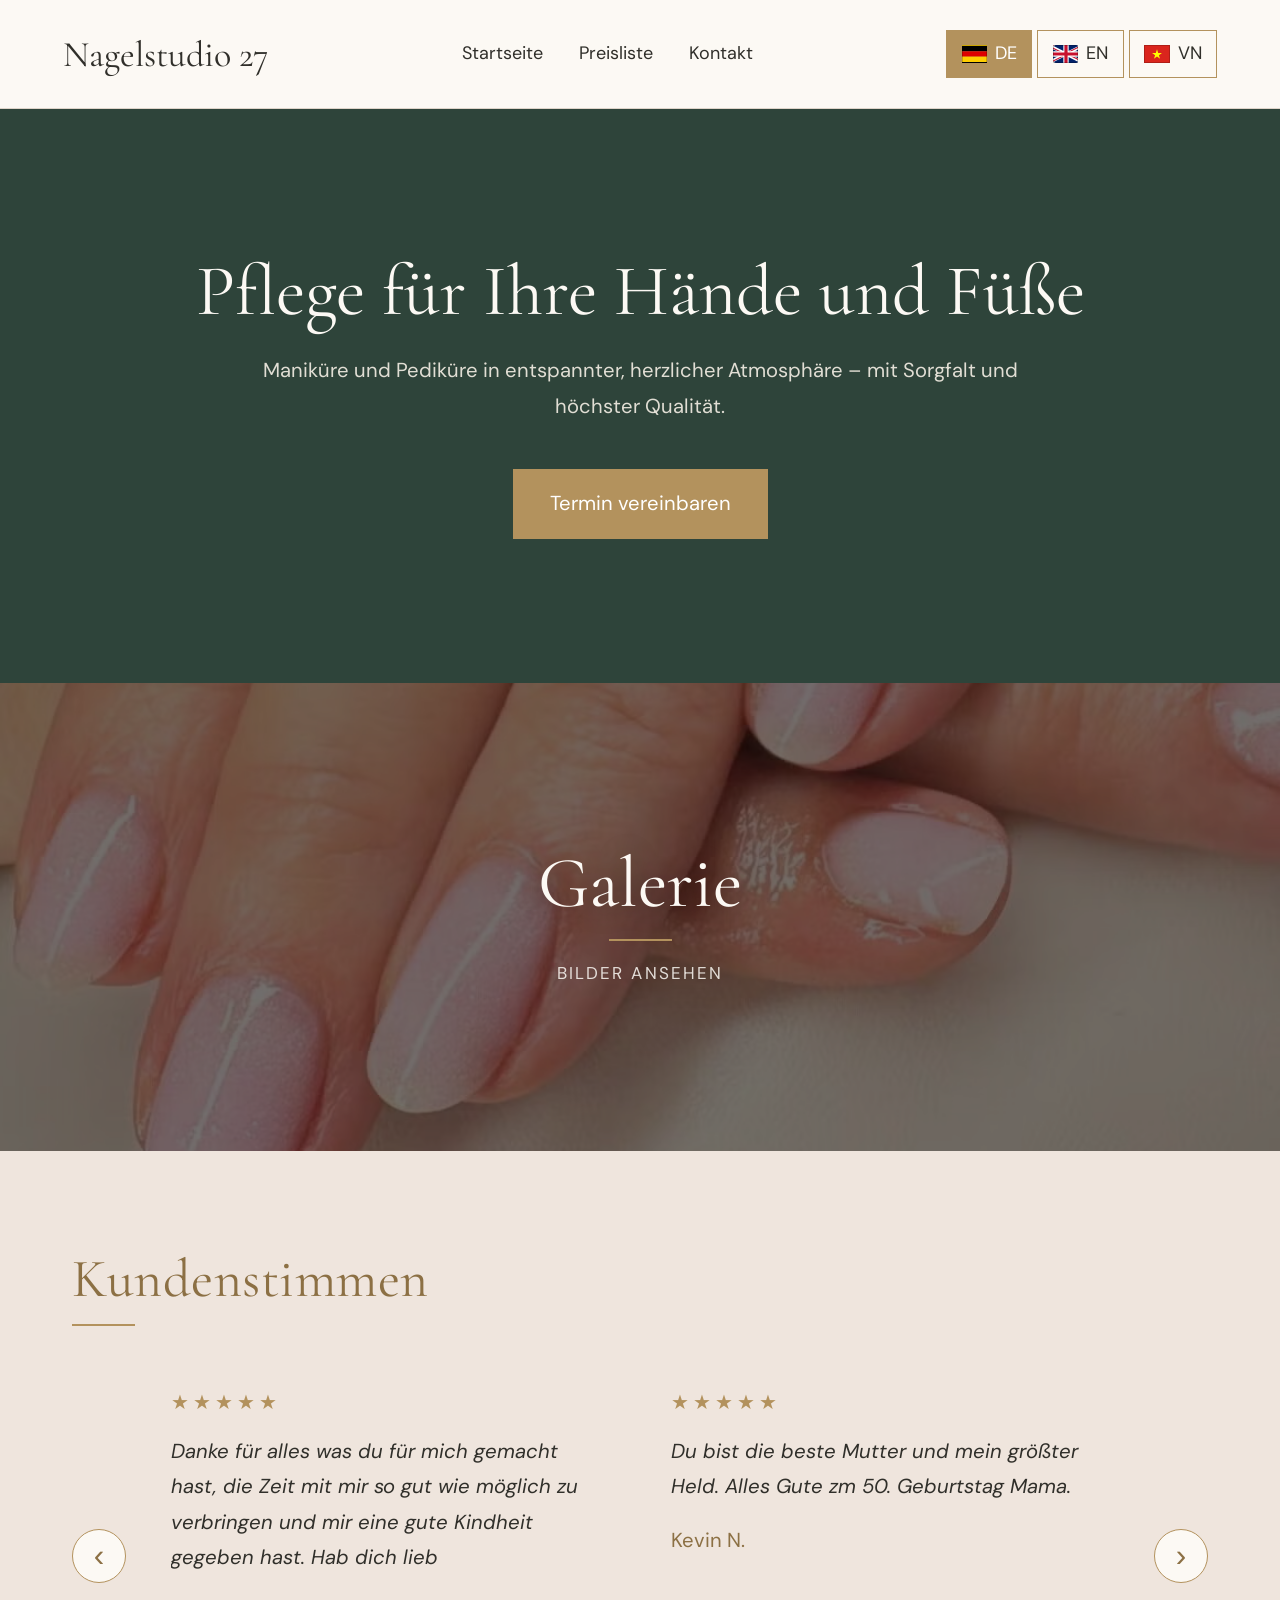
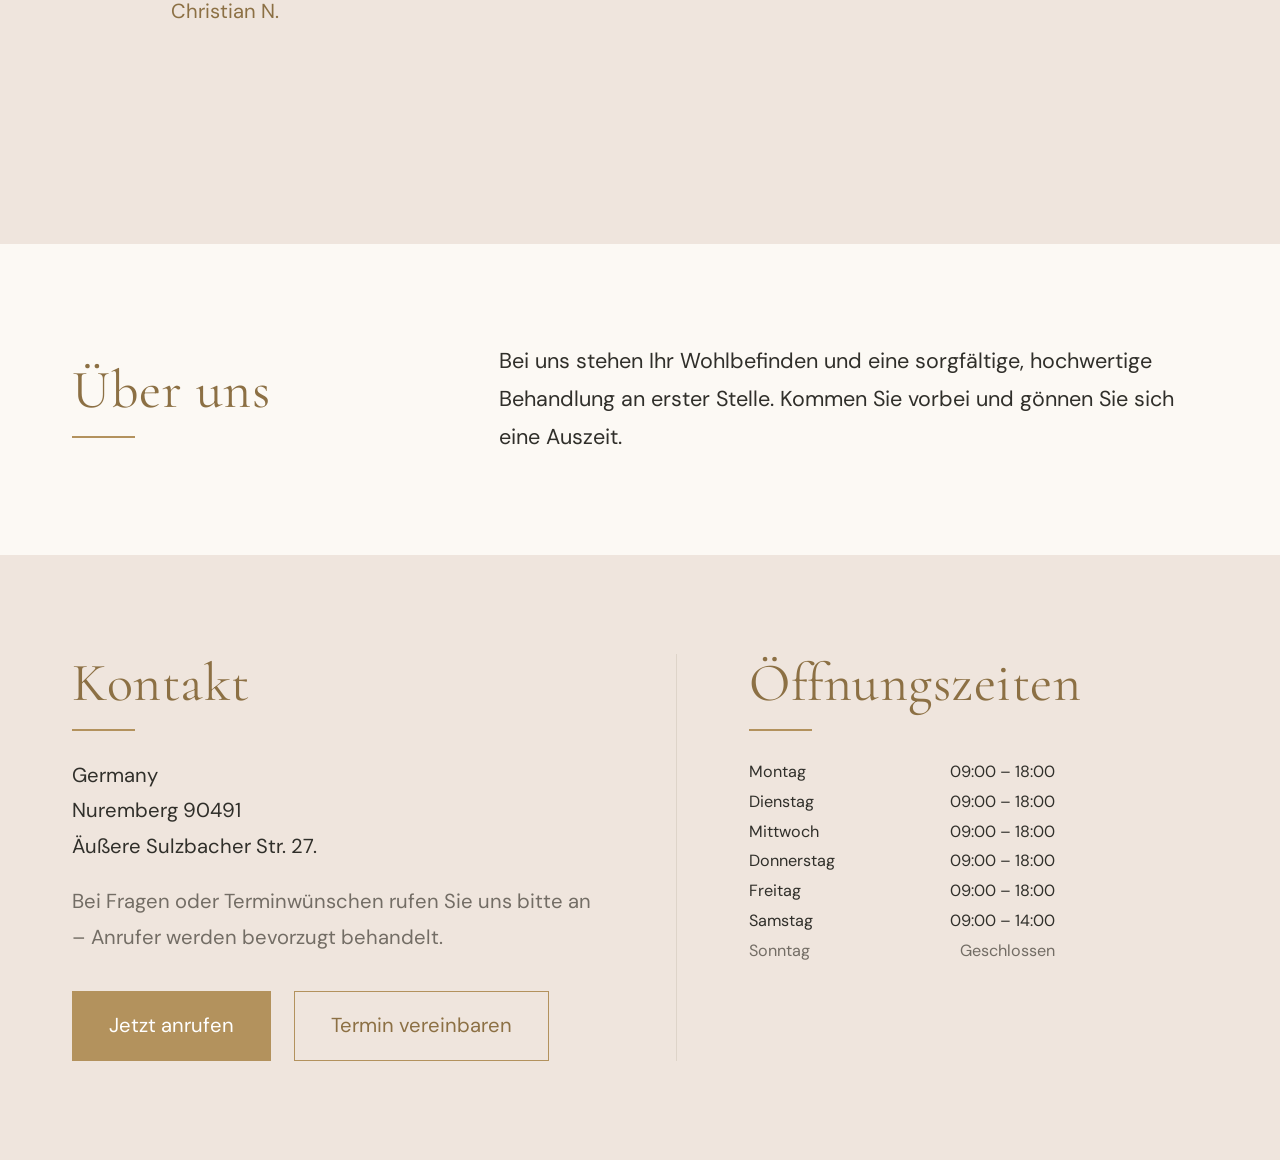
==== index.html @ 4a89a81d "Initial commit" ====
<!DOCTYPE html>
<html lang="de">
  <head>
    <meta charset="utf-8" />
    <meta name="viewport" content="width=device-width, initial-scale=1" />
    <title>Nagelstudio 27</title>
    <link rel="preconnect" href="https://fonts.googleapis.com" />
    <link rel="preconnect" href="https://fonts.gstatic.com" crossorigin />
    <link href="https://fonts.googleapis.com/css2?family=Cormorant+Garamond:wght@400;500;600&family=DM+Sans:wght@400;500;600&display=swap" rel="stylesheet" />
    <link rel="stylesheet" href="src/styles/main.css" />
    <script type="module" src="src/scripts/home.js"></script>
  </head>
  <body class="home">
    <header class="site-header">
      <a class="brand" href="index.html" data-shop="name"></a>
      <nav aria-label="Main">
        <a href="index.html" data-i18n="nav.home">Startseite</a>
        <a href="src/pages/prices.html" data-i18n="nav.prices">Preisliste</a>
        <a href="src/pages/contact.html" data-i18n="nav.contact">Kontakt</a>
      </nav>
      <div class="languages" role="group" aria-label="Language">
        <button type="button" data-language="de">DE</button>
        <button type="button" data-language="en">EN</button>
        <button type="button" data-language="vi">VN</button>
      </div>
    </header>

    <main>
      <section class="hero">
        <h1 data-i18n="home.heroTitle"></h1>
        <p data-i18n="home.heroText"></p>
        <a class="button" href="src/pages/contact.html" data-i18n="action.book"></a>
      </section>

      <button id="gallery-open" class="gallery-banner" type="button">
        <span class="gallery-banner-title" data-i18n="gallery.title"></span>
        <span class="gallery-banner-hint" data-i18n="gallery.open"></span>
      </button>

      <section class="section section-tinted">
        <h2 data-i18n="reviews.title"></h2>
        <div id="reviews-slider" class="reviews-slider" hidden>
          <button id="reviews-previous" class="slider-button" type="button">&#8249;</button>
          <div id="reviews" class="reviews" tabindex="0"></div>
          <button id="reviews-next" class="slider-button" type="button">&#8250;</button>
        </div>
        <p id="reviews-empty" class="empty" data-i18n="reviews.empty"></p>
      </section>

      <section class="section">
        <div class="about-row">
          <h2 data-i18n="about.title"></h2>
          <p class="about" data-i18n="about.text"></p>
        </div>
      </section>

      <section class="section section-tinted">
        <div class="contact-split">
          <div>
            <h2 data-i18n="nav.contact"></h2>
            <p class="address" data-shop="address"></p>
            <p class="hint" data-i18n="contact.callHint"></p>
            <div class="actions">
              <a class="button" data-shop-call href="#" data-i18n="action.call"></a>
              <a class="button button-secondary" href="src/pages/contact.html" data-i18n="action.book"></a>
            </div>
          </div>
          <div class="contact-hours">
            <h2 data-i18n="hours.title"></h2>
            <ul class="hours" data-hours></ul>
          </div>
        </div>
      </section>
    </main>

    <dialog id="gallery-dialog" class="gallery-dialog" aria-labelledby="gallery-dialog-title">
      <span id="gallery-dialog-title" class="visually-hidden" data-i18n="gallery.title"></span>
      <button id="gallery-close" class="gallery-close" type="button">&times;</button>
      <div id="gallery" class="gallery"></div>
      <p id="gallery-empty" class="empty gallery-empty" data-i18n="gallery.empty"></p>
    </dialog>
  </body>
</html>
---- src/styles/main.css ----
:root {
  --cream: #fcf9f4;
  --blush: #efe5dd;
  --ink: #302f2a;
  --muted: #736d65;
  --gold: #b3925d;
  --gold-dark: #8c7044;
  --forest: #2e443a;
  --line: #ded4c9;
}

* {
  box-sizing: border-box;
}

/* Everything is sized in rem, so this scales the whole page proportionally. */
@media (min-width: 1280px) {
  html {
    font-size: 112.5%;
  }
}

@media (min-width: 1680px) {
  html {
    font-size: 125%;
  }
}

body {
  margin: 0;
  background: var(--cream);
  color: var(--ink);
  font-family: "DM Sans", "Avenir Next", sans-serif;
  font-size: 1.125rem;
  line-height: 1.75;
}

h1,
h2 {
  font-weight: normal;
  font-family: "Cormorant Garamond", Georgia, serif;
  line-height: 1.08;
}

h1 {
  font-size: 4rem;
}

h2 {
  margin: 0 0 1.5rem;
  font-size: 2.5rem;
  color: var(--gold-dark);
}

a {
  color: inherit;
}

@keyframes rise-in {
  from {
    opacity: 0;
    transform: translateY(0.8rem);
  }
  to {
    opacity: 1;
    transform: translateY(0);
  }
}

@keyframes dialog-in {
  from {
    opacity: 0;
    transform: translateY(0.5rem) scale(0.98);
  }
  to {
    opacity: 1;
    transform: translateY(0) scale(1);
  }
}

/* Entrance animations are CSS-only and end fully visible, so content can never stay hidden. */
main > .section {
  animation: rise-in 600ms ease-out both;
}

.hero h1 {
  animation: rise-in 650ms 80ms both;
}

.hero p {
  animation: rise-in 650ms 180ms both;
}

.hero .button {
  animation: rise-in 650ms 280ms both;
}

/* Header */
.site-header {
  position: sticky;
  top: 0;
  z-index: 10;
  display: flex;
  flex-wrap: wrap;
  align-items: center;
  justify-content: space-between;
  gap: 1rem 2.5rem;
  padding: 1.25rem 3.5rem;
  border-bottom: 1px solid var(--line);
  background: var(--cream);
}

.brand {
  font-family: "Cormorant Garamond", Georgia, serif;
  font-size: 2rem;
  letter-spacing: 0;
  text-decoration: none;
}

.site-header nav {
  display: flex;
  flex-wrap: wrap;
  gap: 2rem;
  font-size: 1rem;
}

.site-header nav a {
  text-decoration: none;
  transition: color 160ms ease;
}

.site-header nav a:hover {
  color: var(--gold-dark);
}

.languages button {
  padding: 0.4rem 0.8rem;
  border: 1px solid var(--gold);
  background: transparent;
  color: var(--ink);
  font: inherit;
  font-size: 1rem;
  cursor: pointer;
}

.languages button[aria-pressed="true"] {
  background: var(--gold);
  color: #fff;
}

.languages button {
  display: inline-flex;
  align-items: center;
  gap: 0.45rem;
}

.languages button::before {
  content: "";
  width: 1.3rem;
  height: 0.9rem;
  border: 1px solid rgba(0, 0, 0, 0.2);
  background-position: center;
  background-size: cover;
}

.languages button[data-language="de"]::before {
  background-image: url("data:image/svg+xml,<svg xmlns='http://www.w3.org/2000/svg' viewBox='0 0 5 3'><rect width='5' height='1' fill='%23000'/><rect y='1' width='5' height='1' fill='%23d00'/><rect y='2' width='5' height='1' fill='%23ffce00'/></svg>");
}

.languages button[data-language="en"]::before {
  background-image: url("data:image/svg+xml,<svg xmlns='http://www.w3.org/2000/svg' viewBox='0 0 60 30'><clipPath id='t'><path d='M30,15 h30 v15 z v15 h-30 z h-30 v-15 z v-15 h30 z'/></clipPath><rect width='60' height='30' fill='%23012169'/><path d='M0,0 L60,30 M60,0 L0,30' stroke='%23fff' stroke-width='6'/><path d='M0,0 L60,30 M60,0 L0,30' clip-path='url(%23t)' stroke='%23c8102e' stroke-width='4'/><path d='M30,0 v30 M0,15 h60' stroke='%23fff' stroke-width='10'/><path d='M30,0 v30 M0,15 h60' stroke='%23c8102e' stroke-width='6'/></svg>");
}

.languages button[data-language="vi"]::before {
  background-image: url("data:image/svg+xml,<svg xmlns='http://www.w3.org/2000/svg' viewBox='0 0 30 20'><rect width='30' height='20' fill='%23da251d'/><polygon fill='%23ff0' points='15,4.2 16.46,8.7 21.18,8.69 17.36,11.47 18.82,15.96 15,13.18 11.18,15.96 12.64,11.47 8.82,8.69 13.54,8.7'/></svg>");
}

/* Layout */
.hero {
  padding: 8rem 2rem;
  background: var(--forest);
  color: var(--cream);
  text-align: center;
}

.hero h1 {
  max-width: 58rem;
  margin: 0 auto 1.25rem;
}

.hero p {
  max-width: 42rem;
  margin: 0 auto 2.5rem;
  color: #e1ded4;
}

.section {
  width: 100%;
  max-width: 80rem;
  padding: 5.5rem 4rem;
  margin: 0 auto;
}

.section.narrow {
  max-width: 54rem;
}

.section-tinted {
  max-width: none;
  background: var(--blush);
}

.section-tinted > * {
  max-width: 72rem;
  margin-left: auto;
  margin-right: auto;
}

.empty,
.hint {
  color: var(--muted);
}

.address {
  white-space: pre-line;
}

.contact-split {
  display: grid;
  grid-template-columns: 1fr 1fr;
  gap: 4rem;
}

.contact-hours {
  padding-left: 4rem;
  border-left: 1px solid var(--line);
}

.hours {
  max-width: 17rem;
  margin: 0;
  padding: 0;
  font-size: 0.9rem;
  line-height: 1.5;
  list-style: none;
  font-variant-numeric: tabular-nums;
}

.hours li {
  display: flex;
  justify-content: space-between;
  gap: 1rem;
  padding: 0.15rem 0;
}

.hours li.closed {
  color: var(--muted);
}

.about-row {
  display: grid;
  grid-template-columns: 1fr 2fr;
  align-items: center;
  gap: 4rem;
}

.about-row h2 {
  margin: 0;
}

.about {
  margin: 0;
  font-size: 1.2rem;
}

.home h2 {
  font-size: 3rem;
  letter-spacing: 0.01em;
}

.home h2::after {
  content: "";
  display: block;
  width: 3.5rem;
  height: 2px;
  margin-top: 0.9rem;
  background: var(--gold);
}

.home .section > h2 {
  margin-bottom: 2.25rem;
}

/* Buttons */
.button {
  display: inline-block;
  padding: 0.9rem 2rem;
  border: 1px solid var(--gold);
  background: var(--gold);
  color: #fff;
  font: inherit;
  text-decoration: none;
  cursor: pointer;
  transition: background-color 160ms ease, color 160ms ease, transform 160ms ease;
}

.button:hover {
  background: var(--gold-dark);
  transform: translateY(-1px);
}

.button-secondary {
  background: transparent;
  color: var(--gold-dark);
}

.button-secondary:hover {
  background: var(--blush);
}

.actions {
  display: flex;
  flex-wrap: wrap;
  gap: 1.25rem;
  margin-top: 2rem;
}

/* Gallery and reviews */
.gallery-banner {
  position: relative;
  display: flex;
  flex-direction: column;
  align-items: center;
  justify-content: center;
  gap: 1rem;
  width: 100%;
  min-height: 26rem;
  padding: 4rem 2rem;
  border: 0;
  overflow: hidden;
  background-color: var(--forest);
  color: var(--cream);
  font: inherit;
  cursor: pointer;
}

.gallery-banner::before,
.gallery-banner::after {
  content: "";
  position: absolute;
  inset: 0;
}

.gallery-banner::before {
  background-image: var(--cover, none);
  background-position: center;
  background-size: cover;
  transition: transform 600ms ease;
}

.gallery-banner::after {
  background: rgba(20, 16, 12, 0.6);
  transition: opacity 300ms ease;
}

.gallery-banner:hover::before {
  transform: scale(1.04);
}

.gallery-banner:hover::after {
  opacity: 0.7;
}

.gallery-banner > span {
  position: relative;
  z-index: 1;
}

.gallery-banner-title {
  font-family: "Cormorant Garamond", Georgia, serif;
  font-size: 4rem;
  line-height: 1.08;
  color: var(--cream);
  text-shadow: 0 2px 1.5rem rgba(0, 0, 0, 0.4);
}

.gallery-banner-title::after {
  content: "";
  display: block;
  width: 3.5rem;
  height: 2px;
  margin: 0.9rem auto 0;
  background: var(--gold);
}

.gallery-banner-hint {
  font-size: 0.95rem;
  letter-spacing: 0.12em;
  text-transform: uppercase;
  color: rgba(252, 249, 244, 0.85);
}

.gallery-banner:hover .gallery-banner-hint {
  color: #fff;
}

.gallery-dialog {
  width: min(72rem, 94vw);
  max-height: 90vh;
  padding: 0;
  border: 0;
  background: var(--cream);
  color: var(--ink);
  overflow: auto;
}

.gallery-dialog[open],
.booking-dialog[open] {
  animation: dialog-in 180ms ease-out both;
}

.gallery-dialog[open]::backdrop,
.booking-dialog[open]::backdrop {
  animation: backdrop-in 180ms ease-out both;
}

@keyframes backdrop-in {
  from { background-color: rgba(30, 25, 20, 0); }
  to { background-color: rgba(30, 25, 20, 0.65); }
}

.gallery-dialog::backdrop {
  background: rgba(30, 25, 20, 0.75);
}

.gallery-close {
  position: sticky;
  top: 0.75rem;
  z-index: 1;
  display: block;
  width: 3rem;
  height: 3rem;
  margin: 0.75rem 0.75rem 0 auto;
  border: 1px solid var(--gold);
  border-radius: 50%;
  background: var(--cream);
  color: var(--gold-dark);
  font-size: 1.75rem;
  line-height: 1;
  cursor: pointer;
}

.gallery-close:hover {
  background: var(--gold);
  color: #fff;
}

.gallery-dialog .gallery {
  padding: 0 2rem 2rem;
}

.gallery-empty {
  margin: 0;
  padding: 3rem 2rem 4rem;
  text-align: center;
}

.visually-hidden {
  position: absolute;
  width: 1px;
  height: 1px;
  overflow: hidden;
  clip-path: inset(50%);
  white-space: nowrap;
}

body:has(dialog[open]) {
  overflow: hidden;
}

.gallery {
  display: grid;
  grid-template-columns: repeat(auto-fill, minmax(16rem, 1fr));
  gap: 1.25rem;
}

.gallery img {
  width: 100%;
  aspect-ratio: 4 / 5;
  object-fit: cover;
}

.reviews-slider {
  display: flex;
  align-items: center;
  gap: 1rem;
}

.reviews-slider[hidden] {
  display: none;
}

.reviews {
  display: flex;
  flex: 1;
  gap: 1.75rem;
  overflow-x: auto;
  padding-bottom: 1rem;
  scroll-snap-type: x mandatory;
  scrollbar-color: var(--gold) transparent;
  scrollbar-width: thin;
}

.slider-button {
  flex: none;
  width: 3rem;
  height: 3rem;
  border: 1px solid var(--gold);
  border-radius: 50%;
  background: var(--cream);
  color: var(--gold-dark);
  font-size: 1.75rem;
  line-height: 1;
  cursor: pointer;
}

.slider-button:hover {
  background: var(--gold);
  color: #fff;
}

.reviews blockquote {
  flex: 0 0 min(26rem, 85%);
  margin: 0;
  scroll-snap-align: start;
  padding: 1rem 1.5rem;
  font-style: italic;
}

.review-text {
  display: -webkit-box;
  margin: 0;
  overflow: hidden;
  -webkit-box-orient: vertical;
  -webkit-line-clamp: 5;
  line-clamp: 5;
}

.review-text.is-expanded {
  display: block;
  overflow: visible;
}

.review-more {
  margin: 0.5rem 0 0;
  padding: 0;
  border: 0;
  background: none;
  color: var(--gold-dark);
  font: inherit;
  font-style: normal;
  text-decoration: underline;
  cursor: pointer;
}

.review-more[hidden] {
  display: none;
}

.review-stars {
  display: block;
  margin-bottom: 0.75rem;
  color: var(--gold);
  font-style: normal;
  letter-spacing: 0.2em;
}

.reviews footer {
  font-style: normal;
  color: var(--gold-dark);
  margin-top: 1rem;
}

/* Price list */
.prices ul {
  margin: 0;
  padding: 0;
  list-style: none;
}

.prices li {
  display: flex;
  justify-content: space-between;
  gap: 1rem;
  padding: 1rem 0;
  border-bottom: 1px solid var(--line);
}

/* Booking form */
.form {
  display: grid;
  gap: 0.75rem;
}

.form input,
.form textarea {
  padding: 0.9rem 1rem;
  border: 1px solid #bdb3a9;
  border-radius: 2px;
  background: #fff;
  color: var(--ink);
  font: inherit;
}

.form input[type="date"],
.form input[type="time"] {
  width: 100%;
}

.booking-datetime {
  display: grid;
  grid-template-columns: repeat(2, minmax(0, 1fr));
  gap: 1rem;
}

.booking-field {
  display: grid;
  min-width: 0;
  gap: 0.75rem;
}

.form label {
  margin-top: 1rem;
  font-size: 1rem;
  font-weight: 500;
}

.form textarea {
  resize: vertical;
}

.booking-honeypot {
  position: absolute;
  left: -10000px;
  width: 1px;
  height: 1px;
  overflow: hidden;
}

.form .button {
  justify-self: start;
  margin-top: 1.25rem;
}

/* Admin */
.admin-header {
  min-height: 5.5rem;
}

.admin-header nav {
  align-self: stretch;
  align-items: center;
}

.admin-tab {
  height: 100%;
  padding: 0.4rem 0.25rem;
  border: 0;
  border-bottom: 2px solid transparent;
  background: transparent;
  color: var(--muted);
  font: inherit;
  font-size: 1rem;
  cursor: pointer;
}

.admin-tab[aria-selected="true"] {
  border-bottom-color: var(--gold-dark);
  color: var(--ink);
}

.admin-main .section {
  max-width: 76rem;
}

.admin-calendar-toolbar,
.admin-month-controls {
  display: flex;
  align-items: center;
  justify-content: space-between;
  gap: 1rem;
}

.admin-calendar-controls {
  display: flex;
  flex-wrap: wrap;
  align-items: center;
  justify-content: flex-end;
  gap: 0.75rem 1.5rem;
}

.admin-view-toggle {
  display: inline-flex;
  border: 1px solid var(--line);
}

.admin-view-toggle button {
  padding: 0.45rem 0.9rem;
  border: 0;
  background: #fff;
  color: var(--ink);
  font: inherit;
  font-size: 0.9rem;
  cursor: pointer;
}

.admin-view-toggle button + button {
  border-left: 1px solid var(--line);
}

.admin-view-toggle button[aria-pressed="true"] {
  background: var(--forest);
  color: #fff;
}

.admin-calendar-toolbar h1 {
  margin: 0;
  font-size: 3rem;
}

.admin-month-controls button {
  width: 2.75rem;
  height: 2.75rem;
  border: 1px solid var(--line);
  background: #fff;
  color: var(--ink);
  font: inherit;
  cursor: pointer;
}

.admin-month-controls strong {
  min-width: 11rem;
  text-align: center;
}

.calendar-grid {
  display: grid;
  grid-template-columns: repeat(7, minmax(0, 1fr));
  max-width: 56rem;
  border-top: 1px solid var(--line);
  border-left: 1px solid var(--line);
}

.calendar-weekday,
.calendar-day {
  min-width: 0;
  aspect-ratio: 1.65;
  border: 0;
  border-right: 1px solid var(--line);
  border-bottom: 1px solid var(--line);
}

.calendar-weekday {
  display: grid;
  place-items: center;
  background: var(--blush);
  color: var(--muted);
  font-size: 0.9rem;
}

.calendar-day {
  position: relative;
  background: #fff;
  color: var(--ink);
  font: inherit;
  cursor: pointer;
  transition: background-color 140ms ease, color 140ms ease;
}

.calendar-day:hover {
  background: var(--blush);
}

.calendar-day.has-bookings {
  background: #e4eee6;
  color: var(--forest);
  font-weight: 600;
}

.calendar-day.has-bookings::after {
  content: attr(data-count);
  position: absolute;
  right: 0.3rem;
  bottom: 0.2rem;
  display: grid;
  width: 1.3rem;
  height: 1.3rem;
  place-items: center;
  border-radius: 50%;
  background: var(--forest);
  color: white;
  font-size: 0.75rem;
}

.admin-selection {
  min-height: 1.75rem;
  color: var(--muted);
}

.week-calendar {
  display: grid;
  grid-template-columns: 3.5rem repeat(7, minmax(6.5rem, 1fr));
  max-width: 64rem;
  overflow-x: auto;
  border-top: 1px solid var(--line);
  border-left: 1px solid var(--line);
  font-size: 0.85rem;
  line-height: 1.35;
}

.week-calendar[hidden] {
  display: none;
}

.timetable-corner,
.timetable-day-heading,
.timetable-hour,
.timetable-cell,
.timetable-all-day-label,
.timetable-all-day-cell {
  border-right: 1px solid var(--line);
  border-bottom: 1px solid var(--line);
}

.timetable-corner,
.timetable-day-heading {
  background: var(--blush);
}

.timetable-day-heading {
  display: grid;
  justify-items: center;
  padding: 0.5rem 0.25rem;
}

.timetable-day-heading span {
  color: var(--muted);
}

.timetable-day-heading.today {
  background: var(--forest);
  color: #fff;
}

.timetable-day-heading.today span {
  color: #e1ded4;
}

.timetable-all-day-label {
  padding: 0.35rem 0.25rem;
  background: var(--blush);
  color: var(--muted);
  font-size: 0.75rem;
  text-align: right;
}

.timetable-all-day-cell {
  display: grid;
  align-content: start;
  gap: 0.25rem;
  min-height: 2.5rem;
  padding: 0.2rem;
  background: #fbf7ef;
}

.timetable-booking-all-day {
  border-left-color: var(--gold-dark);
  background: #f3ead9;
  color: var(--ink);
}

.timetable-hour {
  padding: 0.35rem 0.4rem;
  background: var(--cream);
  color: var(--muted);
  font-variant-numeric: tabular-nums;
  text-align: right;
}

.timetable-cell {
  display: grid;
  align-content: start;
  gap: 0.25rem;
  min-height: 3.25rem;
  padding: 0.25rem;
  background: #fff;
}

.timetable-cell.today {
  background: #fbf7ef;
}

.timetable-booking {
  display: grid;
  width: 100%;
  padding: 0.3rem 0.45rem;
  border: 0;
  border-left: 3px solid var(--forest);
  background: #e4eee6;
  color: var(--forest);
  font: inherit;
  text-align: left;
  overflow-wrap: anywhere;
  cursor: pointer;
  transition: background-color 140ms ease, transform 140ms ease;
}

.timetable-booking:hover {
  background: #d3e4d7;
  transform: translateY(-1px);
}

.booking-dialog {
  width: min(36rem, 94vw);
  max-height: 90vh;
  padding: 1.5rem;
  border: 0;
  background: var(--cream);
  color: var(--ink);
}

.booking-dialog::backdrop {
  background: rgba(30, 25, 20, 0.6);
}

.booking-dialog-header {
  display: flex;
  align-items: center;
  justify-content: space-between;
  gap: 1rem;
  margin-bottom: 1rem;
  padding-bottom: 0.75rem;
  border-bottom: 1px solid var(--line);
}

.booking-dialog-header h2 {
  margin: 0;
  font-size: 2rem;
}

.booking-dialog-close {
  width: 2.5rem;
  height: 2.5rem;
  border: 1px solid var(--gold);
  border-radius: 50%;
  background: transparent;
  color: var(--gold-dark);
  font-size: 1.5rem;
  line-height: 1;
  cursor: pointer;
  transition: background-color 140ms ease, color 140ms ease;
}

.booking-dialog-close:hover {
  background: var(--gold);
  color: #fff;
}

.booking-dialog .admin-booking-details {
  grid-template-columns: 1fr;
  gap: 0.9rem;
}

#delete-booking-form > label {
  display: block;
  margin: 0.75rem 0 0.35rem;
  font-size: 0.9rem;
}

#delete-confirmation {
  width: 100%;
  padding: 0.65rem 0.75rem;
  border: 1px solid var(--line);
  background: #fff;
  color: var(--ink);
  font: inherit;
}

.delete-dialog-actions {
  display: flex;
  flex-wrap: wrap;
  justify-content: flex-end;
  gap: 0.75rem;
  margin-top: 1rem;
}

.button-danger {
  border-color: #a43b35;
  background: #a43b35;
}

.button-danger:hover {
  border-color: #812c28;
  background: #812c28;
}

.button-danger:disabled {
  border-color: #b9a8a4;
  background: #b9a8a4;
  cursor: not-allowed;
}

.timetable-booking strong {
  font-variant-numeric: tabular-nums;
}

.admin-booking-list {
  max-width: 58rem;
}

.booking-folder-tabs {
  display: flex;
  width: fit-content;
  max-width: 100%;
  margin: 1.25rem 0;
  border-bottom: 1px solid var(--line);
}

.booking-folder-tabs button {
  display: flex;
  align-items: center;
  gap: 0.5rem;
  padding: 0.65rem 1rem;
  border: 0;
  border-bottom: 2px solid transparent;
  background: transparent;
  color: var(--muted);
  font: inherit;
  cursor: pointer;
}

.booking-folder-tabs button[aria-pressed="true"] {
  border-bottom-color: var(--gold-dark);
  color: var(--ink);
}

.booking-folder-tabs span {
  min-width: 1.5rem;
  padding: 0 0.25rem;
  background: var(--blush);
  color: var(--ink);
  font-size: 0.8rem;
  text-align: center;
}

.admin-booking {
  padding: 1rem 0;
  border-bottom: 1px solid var(--line);
}

.admin-booking-header,
.admin-booking-actions {
  display: flex;
  align-items: center;
  justify-content: space-between;
  gap: 0.75rem;
}

.admin-booking-actions {
  justify-content: flex-end;
}

.booking-action {
  display: grid;
  width: 2.4rem;
  height: 2.4rem;
  place-items: center;
  border: 1px solid currentColor;
  background: transparent;
  font: inherit;
  font-size: 1.4rem;
  line-height: 1;
  cursor: pointer;
  transition: background-color 140ms ease, color 140ms ease;
}

.booking-action-accept,
.booking-status-accepted {
  color: #286644;
}

.booking-action-accept:hover {
  background: #e4eee6;
}

.booking-action-delete {
  color: #a43b35;
}

.booking-action-delete:hover {
  background: #f6e6e3;
}

.booking-status-accepted {
  font-size: 0.9rem;
  font-weight: 600;
}

.admin-booking h2 {
  margin: 0 0 0.25rem;
  color: var(--ink);
  font-family: "DM Sans", "Avenir Next", sans-serif;
  font-size: 1.15rem;
  font-weight: 600;
}

.admin-booking-details {
  display: grid;
  grid-template-columns: repeat(2, minmax(0, 1fr));
  gap: 0.65rem 1.5rem;
  margin: 0;
  font-size: 0.95rem;
}

.admin-booking-details dt {
  color: var(--muted);
  font-size: 0.8rem;
  line-height: 1.4;
}

.admin-booking-details dd {
  margin: 0.1rem 0 0;
  overflow-wrap: anywhere;
}

.admin-booking-details a {
  color: var(--muted);
}

.admin-booking-request {
  grid-column: 1 / -1;
}

.admin-booking-request dd {
  white-space: pre-wrap;
}

:focus-visible {
  outline: 3px solid var(--gold);
  outline-offset: 2px;
}

/* Compact header: name and languages on one line, tabs below. */
@media (max-width: 900px) {
  .site-header {
    display: grid;
    grid-template-columns: minmax(0, 1fr) auto;
    align-items: center;
    gap: 0.6rem 1rem;
    padding: 0.8rem 1.25rem;
  }

  .brand {
    overflow: hidden;
    font-size: clamp(1.25rem, 5.5vw, 1.8rem);
    text-overflow: ellipsis;
    white-space: nowrap;
  }

  .site-header nav {
    grid-column: 1 / -1;
    grid-row: 2;
    justify-content: space-between;
    gap: 1.25rem;
    font-size: 0.9rem;
  }

  .languages {
    display: flex;
    gap: 0.25rem;
  }

  .languages button {
    gap: 0.3rem;
    padding: 0.15rem 0.4rem;
    font-size: 0.72rem;
  }

  .languages button::before {
    width: 1rem;
    height: 0.7rem;
  }
}

@media (max-width: 600px) {
  body {
    font-size: 1rem;
  }

  h1 {
    font-size: 2.75rem;
  }

  h2 {
    font-size: 2.1rem;
  }

  .hero {
    padding: 5rem 1.25rem;
  }

  .hero p {
    margin-bottom: 2rem;
  }

  .section,
  .section.narrow {
    padding: 3.75rem 1.25rem;
  }

  .admin-calendar-toolbar {
    align-items: flex-start;
    flex-direction: column;
  }

  .admin-calendar-controls {
    width: 100%;
    justify-content: space-between;
    gap: 0.75rem;
  }

  .admin-month-controls {
    gap: 0.5rem;
  }

  .admin-month-controls strong {
    min-width: auto;
    font-size: 0.9rem;
  }

  .week-calendar {
    grid-template-columns: 2.15rem repeat(7, minmax(0, 1fr));
    overflow-x: hidden;
    font-size: 0.62rem;
  }

  .timetable-day-heading {
    padding: 0.35rem 0.05rem;
    font-size: 0.62rem;
  }

  .timetable-hour {
    padding: 0.25rem 0.1rem;
    font-size: 0.58rem;
  }

  .timetable-all-day-label {
    padding: 0.25rem 0.08rem;
    font-size: 0.5rem;
    overflow-wrap: anywhere;
  }

  .timetable-all-day-cell {
    min-width: 0;
    padding: 0.08rem;
  }

  .timetable-cell {
    min-width: 0;
    min-height: 2.8rem;
    padding: 0.1rem;
  }

  .timetable-booking {
    min-width: 0;
    padding: 0.12rem 0.08rem;
    border-left-width: 2px;
    font-size: 0.55rem;
    line-height: 1.2;
    overflow-wrap: anywhere;
  }

  .gallery {
    grid-template-columns: repeat(auto-fill, minmax(9rem, 1fr));
    gap: 0.75rem;
  }

  .reviews {
    gap: 1rem;
  }

  .slider-button {
    display: none;
  }

  .gallery-banner {
    min-height: 18rem;
    padding: 3rem 1.25rem;
  }

  .gallery-banner-title {
    font-size: 2.75rem;
  }

  .gallery-dialog .gallery {
    padding: 0 1rem 1rem;
  }

  .about-row {
    grid-template-columns: 1fr;
    gap: 1.5rem;
  }

  .contact-split {
    grid-template-columns: 1fr;
    gap: 2.5rem;
  }

  .contact-hours {
    padding-top: 2.5rem;
    padding-left: 0;
    border-top: 1px solid var(--line);
    border-left: 0;
  }

  .home h2 {
    font-size: 2.4rem;
  }

  .button {
    padding: 0.8rem 1.25rem;
  }
}

@media (prefers-reduced-motion: reduce) {
  *,
  *::before,
  *::after {
    scroll-behavior: auto !important;
    animation-duration: 0.01ms !important;
    animation-iteration-count: 1 !important;
    transition-duration: 0.01ms !important;
  }
}

@media (max-width: 360px) {
  .site-header nav {
    gap: 0.8rem;
  }

  .gallery {
    grid-template-columns: 1fr;
  }
}
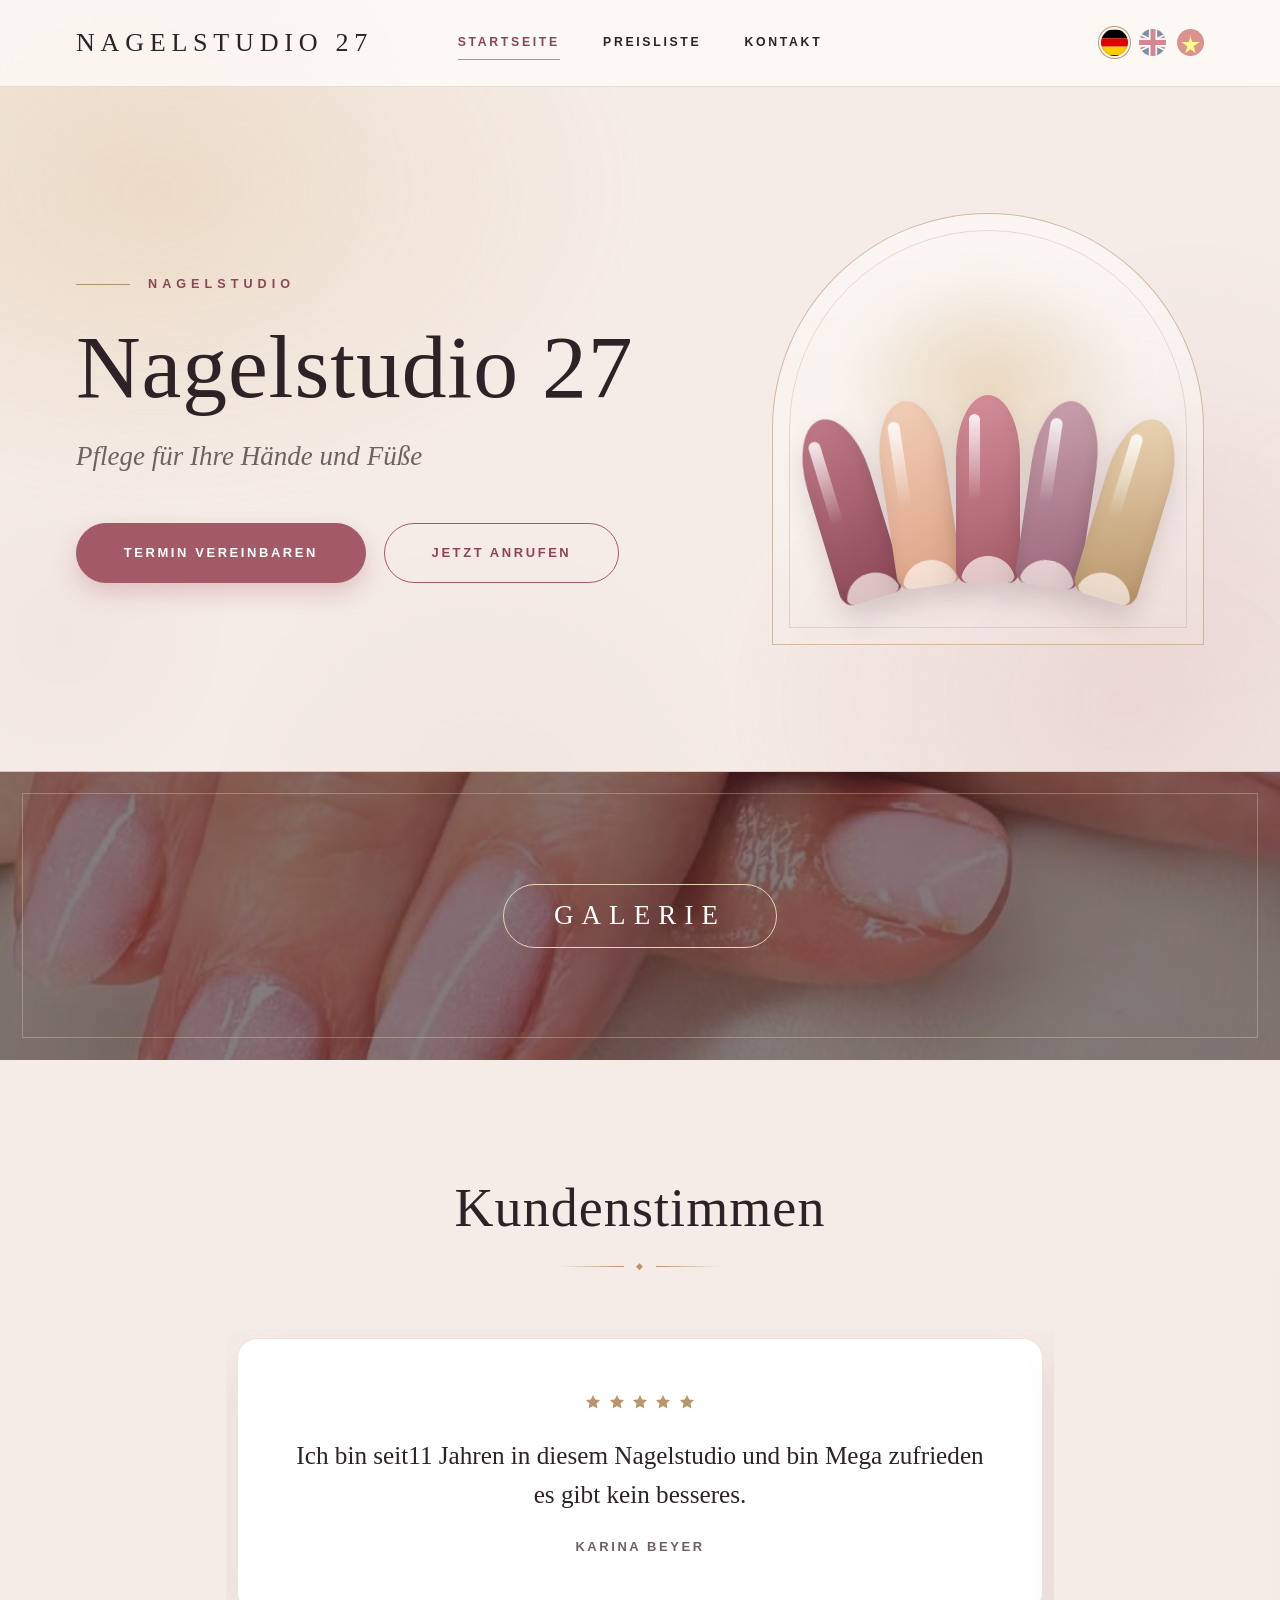
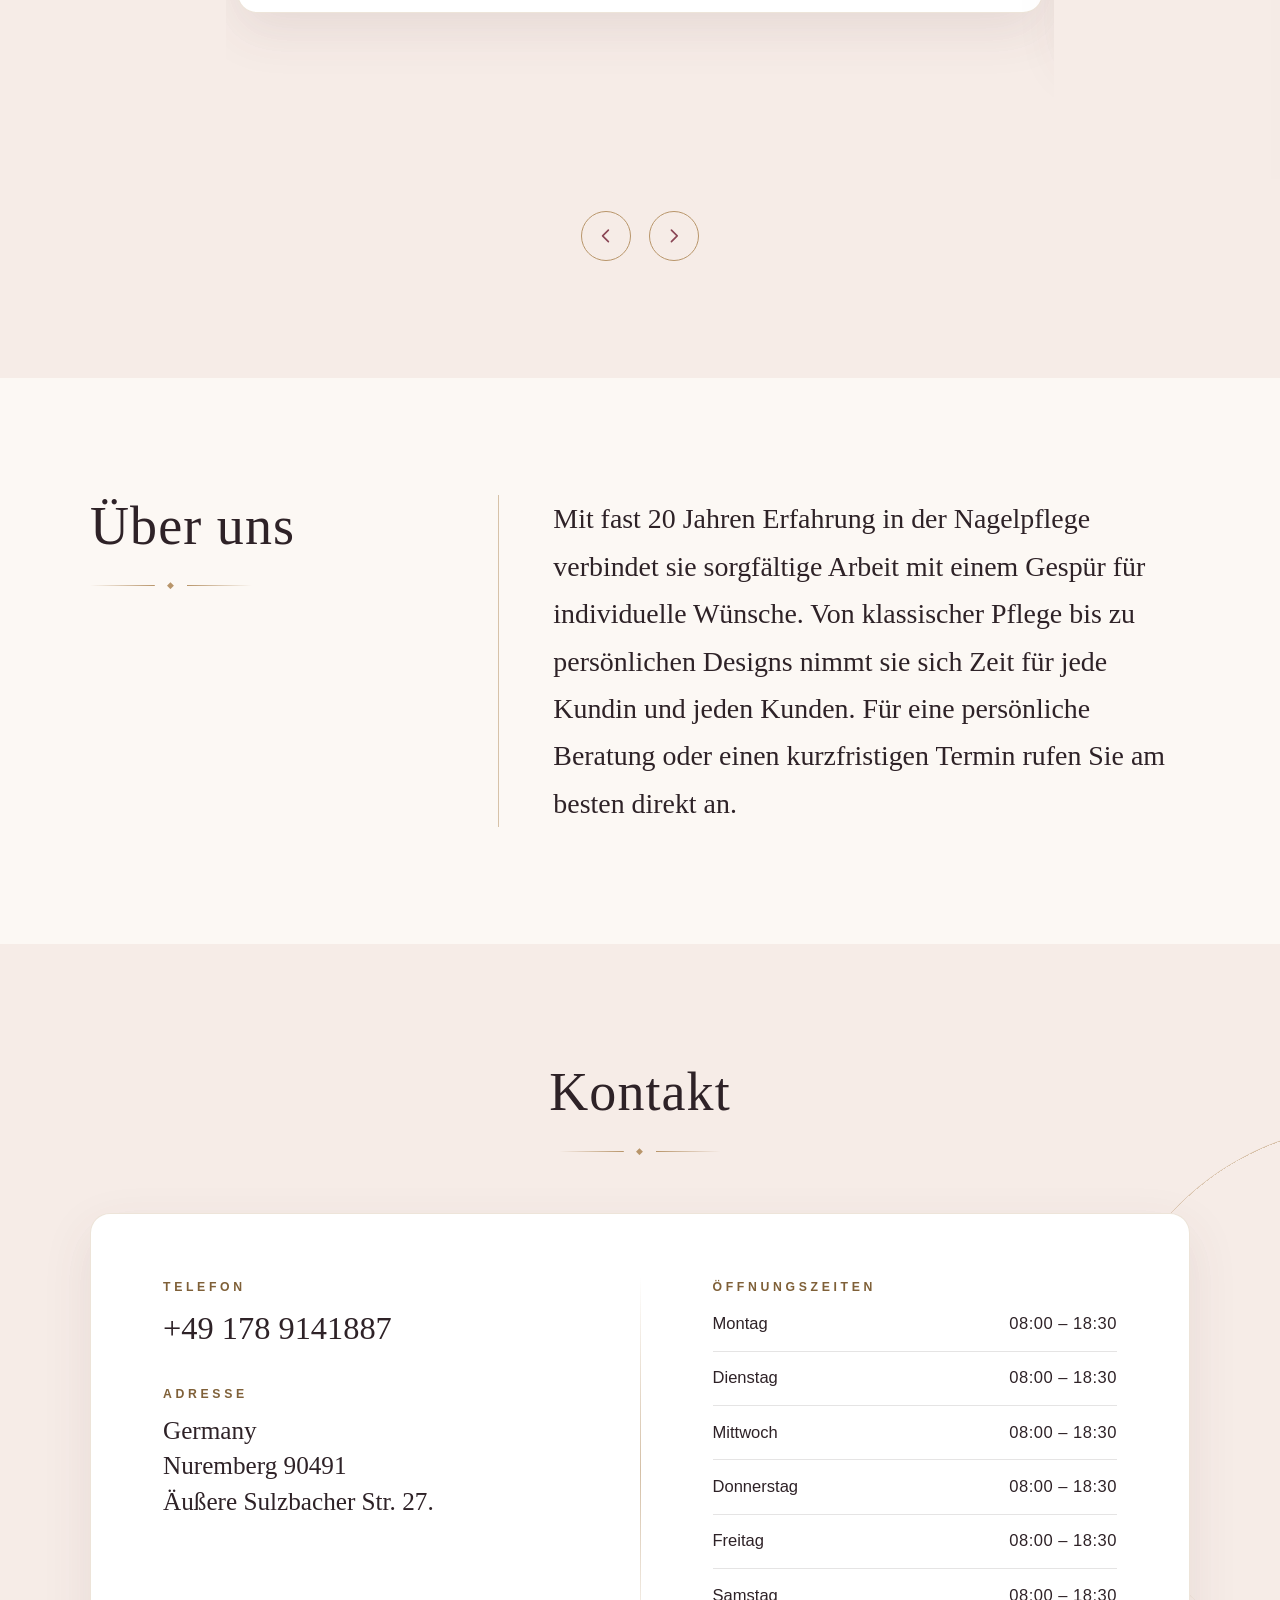
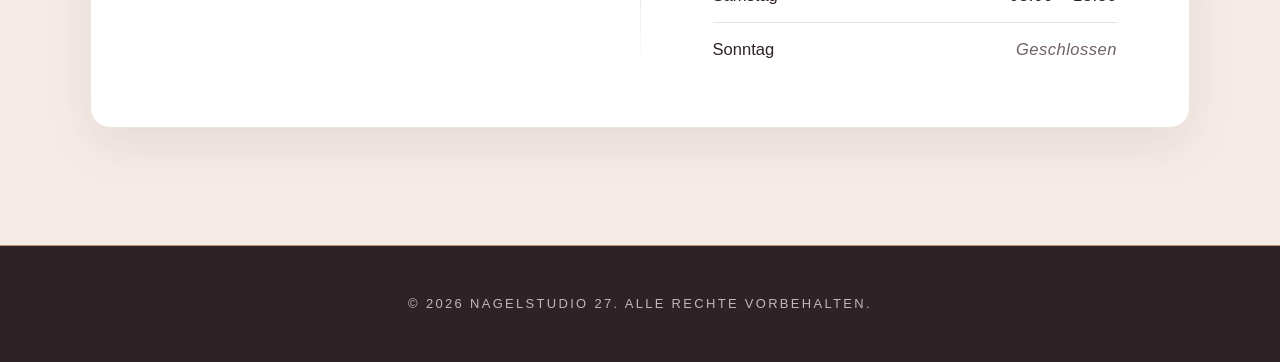
==== commit 6751b227: "Expanded styling" ====
--- a/index.html
+++ b/index.html
@@ -1,83 +1,96 @@
-<!DOCTYPE html>
+<!doctype html>
 <html lang="de">
   <head>
-    <meta charset="utf-8" />
-    <meta name="viewport" content="width=device-width, initial-scale=1" />
+    <meta charset="utf-8">
+    <meta name="viewport" content="width=device-width, initial-scale=1">
     <title>Nagelstudio 27</title>
-    <link rel="preconnect" href="https://fonts.googleapis.com" />
-    <link rel="preconnect" href="https://fonts.gstatic.com" crossorigin />
-    <link href="https://fonts.googleapis.com/css2?family=Cormorant+Garamond:wght@400;500;600&family=DM+Sans:wght@400;500;600&display=swap" rel="stylesheet" />
-    <link rel="stylesheet" href="src/styles/main.css" />
+    <meta name="description" content="Nagelstudio 27 – Nagelstudio in Nürnberg.">
+    <link rel="stylesheet" href="src/styles/main.css">
     <script type="module" src="src/scripts/home.js"></script>
   </head>
-  <body class="home">
-    <header class="site-header">
-      <a class="brand" href="index.html" data-shop="name"></a>
-      <nav aria-label="Main">
-        <a href="index.html" data-i18n="nav.home">Startseite</a>
-        <a href="src/pages/prices.html" data-i18n="nav.prices">Preisliste</a>
-        <a href="src/pages/contact.html" data-i18n="nav.contact">Kontakt</a>
-      </nav>
-      <div class="languages" role="group" aria-label="Language">
-        <button type="button" data-language="de">DE</button>
-        <button type="button" data-language="en">EN</button>
-        <button type="button" data-language="vi">VN</button>
-      </div>
-    </header>
-
+  <body class="home" data-page="home" data-root="">
+    <header id="site-header"></header>
     <main>
       <section class="hero">
-        <h1 data-i18n="home.heroTitle"></h1>
-        <p data-i18n="home.heroText"></p>
-        <a class="button" href="src/pages/contact.html" data-i18n="action.book"></a>
-      </section>
-
-      <button id="gallery-open" class="gallery-banner" type="button">
-        <span class="gallery-banner-title" data-i18n="gallery.title"></span>
-        <span class="gallery-banner-hint" data-i18n="gallery.open"></span>
-      </button>
-
-      <section class="section section-tinted">
-        <h2 data-i18n="reviews.title"></h2>
-        <div id="reviews-slider" class="reviews-slider" hidden>
-          <button id="reviews-previous" class="slider-button" type="button">&#8249;</button>
-          <div id="reviews" class="reviews" tabindex="0"></div>
-          <button id="reviews-next" class="slider-button" type="button">&#8250;</button>
-        </div>
-        <p id="reviews-empty" class="empty" data-i18n="reviews.empty"></p>
-      </section>
-
-      <section class="section">
-        <div class="about-row">
-          <h2 data-i18n="about.title"></h2>
-          <p class="about" data-i18n="about.text"></p>
+        <div class="hero-inner">
+          <div class="hero-text">
+            <p class="hero-eyebrow" data-i18n="hero.eyebrow"></p>
+            <h1 class="hero-name" data-shop="name"></h1>
+            <p class="hero-tagline" data-i18n="home.heroTitle"></p>
+            <div class="hero-actions">
+              <a class="btn" id="hero-book" data-i18n="action.book" href="src/pages/booking.html"></a>
+              <a class="btn btn-outline" id="hero-call" data-i18n="action.call" data-shop-call href="#"></a>
+            </div>
+          </div>
+          <div class="hero-art" aria-hidden="true">
+            <span class="art-glow"></span>
+            <span class="sparkle sparkle-1"></span>
+            <span class="sparkle sparkle-2"></span>
+            <span class="sparkle sparkle-3"></span>
+            <span class="sparkle sparkle-4"></span>
+            <span class="sparkle sparkle-5"></span>
+            <span class="sparkle sparkle-6"></span>
+            <div class="nail nail-1"></div>
+            <div class="nail nail-2"></div>
+            <div class="nail nail-3"></div>
+            <div class="nail nail-4"></div>
+            <div class="nail nail-5"></div>
+          </div>
         </div>
       </section>
 
-      <section class="section section-tinted">
-        <div class="contact-split">
-          <div>
-            <h2 data-i18n="nav.contact"></h2>
-            <p class="address" data-shop="address"></p>
-            <p class="hint" data-i18n="contact.callHint"></p>
-            <div class="actions">
-              <a class="button" data-shop-call href="#" data-i18n="action.call"></a>
-              <a class="button button-secondary" href="src/pages/contact.html" data-i18n="action.book"></a>
-            </div>
-          </div>
-          <div class="contact-hours">
-            <h2 data-i18n="hours.title"></h2>
-            <ul class="hours" data-hours></ul>
+      <section class="section announcement" id="announcement" hidden>
+        <div class="section-inner">
+          <p class="announcement-label" data-i18n="notice.label"></p>
+          <p class="announcement-text" id="announcement-text"></p>
+        </div>
+      </section>
+
+      <section class="gallery">
+        <button class="gallery-banner" id="gallery-banner" type="button" aria-haspopup="dialog">
+          <span class="banner-bg" id="banner-bg" aria-hidden="true"></span>
+          <span class="gallery-banner-title" data-i18n="gallery.title"></span>
+        </button>
+        <div class="gallery-overlay" id="gallery-overlay" role="dialog" aria-modal="true" data-i18n-label="gallery.title" hidden>
+          <div class="overlay-card">
+            <button class="overlay-close" id="overlay-close" type="button" data-i18n-label="gallery.close">&times;</button>
+            <div class="overlay-grid" id="overlay-grid"></div>
+            <p class="overlay-empty" id="overlay-empty" data-i18n="gallery.empty" hidden></p>
           </div>
         </div>
       </section>
+
+      <section class="section reviews" id="reviews" hidden>
+        <div class="section-inner">
+          <h2 class="section-title" data-i18n="reviews.title"></h2>
+          <div class="slider">
+            <div class="slider-track" id="slider-track"></div>
+            <div class="slider-controls">
+              <button class="slider-btn" id="rev-prev" type="button" data-i18n-label="reviews.previous">
+                <svg viewBox="0 0 24 24" aria-hidden="true"><path fill="none" stroke="currentColor" stroke-width="2" stroke-linecap="round" stroke-linejoin="round" d="M15 5l-7 7 7 7"/></svg>
+              </button>
+              <button class="slider-btn" id="rev-next" type="button" data-i18n-label="reviews.next">
+                <svg viewBox="0 0 24 24" aria-hidden="true"><path fill="none" stroke="currentColor" stroke-width="2" stroke-linecap="round" stroke-linejoin="round" d="M9 5l7 7-7 7"/></svg>
+              </button>
+            </div>
+          </div>
+        </div>
+      </section>
+
+      <section class="section about">
+        <div class="section-inner about-inner">
+          <h2 class="section-title" data-i18n="about.title"></h2>
+          <p class="about-text" data-i18n="about.text"></p>
+        </div>
+      </section>
+
+      <section class="section section-alt">
+        <div class="section-inner">
+          <h2 class="section-title" data-i18n="nav.contact"></h2>
+          <div class="contact-block" id="contact-block"></div>
+        </div>
+      </section>
     </main>
-
-    <dialog id="gallery-dialog" class="gallery-dialog" aria-labelledby="gallery-dialog-title">
-      <span id="gallery-dialog-title" class="visually-hidden" data-i18n="gallery.title"></span>
-      <button id="gallery-close" class="gallery-close" type="button">&times;</button>
-      <div id="gallery" class="gallery"></div>
-      <p id="gallery-empty" class="empty gallery-empty" data-i18n="gallery.empty"></p>
-    </dialog>
-  </body>
+    <footer id="site-footer"></footer>
+      </body>
 </html>
--- a/src/styles/main.css
+++ b/src/styles/main.css
@@ -1,19 +1,51 @@
+/* Nagelstudio 27 – nail studio website */
 :root {
-  --cream: #fcf9f4;
-  --blush: #efe5dd;
-  --ink: #302f2a;
-  --muted: #736d65;
-  --gold: #b3925d;
-  --gold-dark: #8c7044;
+  --blush: #f4e8e3;
+  --cream: #fcf8f4;
+  --rose: #a35a66;
+  --rose-dark: #8a4655;
+  --gold: #b8956a;
+  --gold-light: #e6d2b5;
+  --gold-text: #7f6038;
+  /* Aliases for the booking form and admin styles below. */
+  --ink: var(--plum);
+  --gold-dark: var(--gold-text);
   --forest: #2e443a;
-  --line: #ded4c9;
-}
-
-* {
-  box-sizing: border-box;
-}
-
-/* Everything is sized in rem, so this scales the whole page proportionally. */
+  --plum: #2e2227;
+  --muted: #6f6064;
+  --line: rgba(46, 34, 39, 0.12);
+  --serif: "Cormorant Garamond", "Playfair Display", "Iowan Old Style", "Palatino Linotype", Palatino, "Book Antiqua", Georgia, serif;
+  --sans: "Helvetica Neue", "Segoe UI", Roboto, "Noto Sans", "Liberation Sans", Arial, sans-serif;
+  --shadow: 0 18px 50px rgba(90, 50, 62, 0.1);
+}
+
+:root {
+  --blush-soft: var(--blush);
+}
+
+@supports (background: color-mix(in srgb, red 50%, transparent)) {
+  :root {
+    --blush-soft: color-mix(in srgb, var(--blush) 78%, transparent);
+  }
+}
+
+html {
+  font-size: 100%;
+}
+
+/* Phones: scale the whole rem-based layout down so it keeps the laptop proportions. */
+@media (max-width: 700px) {
+  html {
+    font-size: 81.25%;
+  }
+}
+
+@media (max-width: 400px) {
+  html {
+    font-size: 75%;
+  }
+}
+
 @media (min-width: 1280px) {
   html {
     font-size: 112.5%;
@@ -26,576 +58,1574 @@
   }
 }
 
+* {
+  box-sizing: border-box;
+}
+
 body {
   margin: 0;
+  font-family: var(--sans);
+  color: var(--plum);
   background: var(--cream);
-  color: var(--ink);
-  font-family: "DM Sans", "Avenir Next", sans-serif;
-  font-size: 1.125rem;
-  line-height: 1.75;
+  line-height: 1.7;
+  -webkit-font-smoothing: antialiased;
 }
 
 h1,
-h2 {
-  font-weight: normal;
-  font-family: "Cormorant Garamond", Georgia, serif;
-  line-height: 1.08;
-}
-
-h1 {
-  font-size: 4rem;
-}
-
-h2 {
-  margin: 0 0 1.5rem;
-  font-size: 2.5rem;
-  color: var(--gold-dark);
-}
-
-a {
-  color: inherit;
-}
-
-@keyframes rise-in {
+h2,
+h3 {
+  font-weight: 500;
+}
+
+:focus-visible {
+  outline: 2px solid var(--rose-dark);
+  outline-offset: 3px;
+  border-radius: 4px;
+}
+
+[hidden] {
+  display: none !important;
+}
+
+/* ---------- Entrance animation ---------- */
+@keyframes fadeUp {
   from {
     opacity: 0;
-    transform: translateY(0.8rem);
+    transform: translateY(1.2rem);
   }
   to {
     opacity: 1;
-    transform: translateY(0);
-  }
-}
-
-@keyframes dialog-in {
-  from {
-    opacity: 0;
-    transform: translateY(0.5rem) scale(0.98);
-  }
-  to {
-    opacity: 1;
-    transform: translateY(0) scale(1);
-  }
-}
-
-/* Entrance animations are CSS-only and end fully visible, so content can never stay hidden. */
-main > .section {
-  animation: rise-in 600ms ease-out both;
-}
-
-.hero h1 {
-  animation: rise-in 650ms 80ms both;
-}
-
-.hero p {
-  animation: rise-in 650ms 180ms both;
-}
-
-.hero .button {
-  animation: rise-in 650ms 280ms both;
-}
-
-/* Header */
+    transform: none;
+  }
+}
+
+/* ---------- Header ---------- */
 .site-header {
   position: sticky;
   top: 0;
-  z-index: 10;
-  display: flex;
-  flex-wrap: wrap;
+  z-index: 50;
+  background: rgba(252, 248, 244, 0.88);
+  backdrop-filter: blur(12px);
+  -webkit-backdrop-filter: blur(12px);
+  border-bottom: 1px solid var(--line);
+}
+
+.header-inner {
+  max-width: 1200px;
+  margin: 0 auto;
+  padding: 1.15rem 2rem;
+  display: grid;
+  grid-template-columns: 1fr auto 1fr;
+  align-items: center;
+  gap: 1.5rem;
+}
+
+.brand {
+  justify-self: start;
+  font-family: var(--serif);
+  font-size: 1.45rem;
+  letter-spacing: 0.22em;
+  text-transform: uppercase;
+  color: var(--plum);
+  text-decoration: none;
+  white-space: nowrap;
+}
+
+.nav {
+  display: flex;
+  gap: 2.4rem;
+}
+
+.nav-link {
+  text-transform: uppercase;
+  letter-spacing: 0.22em;
+  font-size: 0.68rem;
+  font-weight: 600;
+  color: var(--plum);
+  text-decoration: none;
+  padding: 0.35rem 0;
+  position: relative;
+}
+
+.nav-link::after {
+  content: "";
+  position: absolute;
+  left: 50%;
+  right: 50%;
+  bottom: 0;
+  height: 1px;
+  background: var(--gold);
+  transition: left 0.3s ease, right 0.3s ease;
+}
+
+.nav-link:hover::after,
+.nav-link[aria-current="page"]::after {
+  left: 0;
+  right: 0;
+}
+
+.nav-link[aria-current="page"] {
+  color: var(--rose-dark);
+}
+
+.lang-switch {
+  justify-self: end;
+  display: flex;
+  gap: 0.6rem;
+}
+
+.flag {
+  width: 1.5rem;
+  height: 1.5rem;
+  padding: 0;
+  border: 1px solid var(--line);
+  border-radius: 50%;
+  background-size: cover;
+  background-position: center;
+  cursor: pointer;
+  opacity: 0.5;
+  filter: saturate(0.8);
+  transition: opacity 0.25s ease, box-shadow 0.25s ease, transform 0.25s ease;
+}
+
+.flag:hover {
+  opacity: 0.9;
+  transform: translateY(-1px);
+}
+
+.flag.active {
+  opacity: 1;
+  filter: none;
+  box-shadow: 0 0 0 2px var(--cream), 0 0 0 3px var(--gold);
+}
+
+.flag-de {
+  background-image: url("data:image/svg+xml,%3Csvg xmlns='http://www.w3.org/2000/svg' viewBox='0 0 5 3' preserveAspectRatio='none'%3E%3Crect width='5' height='1' fill='%23000'/%3E%3Crect y='1' width='5' height='1' fill='%23d00'/%3E%3Crect y='2' width='5' height='1' fill='%23fc0'/%3E%3C/svg%3E");
+}
+
+.flag-en {
+  background-image: url("data:image/svg+xml,%3Csvg xmlns='http://www.w3.org/2000/svg' viewBox='0 0 60 30' preserveAspectRatio='xMidYMid slice'%3E%3Crect width='60' height='30' fill='%23012169'/%3E%3Cpath d='M0 0L60 30M60 0L0 30' stroke='%23fff' stroke-width='6'/%3E%3Cpath d='M0 0L60 30M60 0L0 30' stroke='%23C8102E' stroke-width='2'/%3E%3Cpath d='M30 0V30M0 15H60' stroke='%23fff' stroke-width='10'/%3E%3Cpath d='M30 0V30M0 15H60' stroke='%23C8102E' stroke-width='6'/%3E%3C/svg%3E");
+}
+
+.flag-vi {
+  background-image: url("data:image/svg+xml,%3Csvg xmlns='http://www.w3.org/2000/svg' viewBox='0 0 30 20' preserveAspectRatio='xMidYMid slice'%3E%3Crect width='30' height='20' fill='%23da251d'/%3E%3Cpolygon points='15,4 16.8,9.6 22.7,9.6 17.9,13 19.6,18.6 15,15.2 10.4,18.6 12.1,13 7.3,9.6 13.2,9.6' fill='%23ff0'/%3E%3C/svg%3E");
+}
+
+/* ---------- Buttons ---------- */
+.btn {
+  display: inline-block;
+  padding: 1rem 2.6rem;
+  border-radius: 999px;
+  background: var(--rose);
+  color: #fff;
+  text-transform: uppercase;
+  letter-spacing: 0.2em;
+  font-size: 0.72rem;
+  font-weight: 600;
+  text-decoration: none;
+  border: 1px solid var(--rose);
+  box-shadow: 0 10px 24px rgba(163, 90, 102, 0.28);
+  transition: transform 0.25s ease, box-shadow 0.25s ease, background 0.25s ease;
+}
+
+.btn:hover {
+  transform: translateY(-2px);
+  background: var(--rose-dark);
+  border-color: var(--rose-dark);
+  box-shadow: 0 14px 28px rgba(138, 70, 85, 0.3);
+}
+
+.btn-outline {
+  background: transparent;
+  color: var(--rose-dark);
+  box-shadow: none;
+}
+
+.btn-outline:hover {
+  background: var(--rose-dark);
+  color: #fff;
+}
+
+/* ---------- Sections ---------- */
+.section {
+  padding: 6.5rem 2rem;
+}
+
+.section-alt {
+  background: var(--blush-soft);
+}
+
+.section-inner {
+  max-width: 1100px;
+  margin: 0 auto;
+}
+
+.section-title,
+.page-title {
+  font-family: var(--serif);
+  font-weight: 500;
+  font-size: 2.6rem;
+  line-height: 1.15;
+  letter-spacing: 0.02em;
+  text-align: center;
+  margin: 0 0 3.2rem;
+}
+
+.section-title::after,
+.page-title::after {
+  content: "\25C6";
+  content: "\25C6" / "";
+  display: block;
+  width: 9rem;
+  margin: 1.3rem auto 0;
+  color: var(--gold);
+  font-family: var(--sans);
+  font-size: 0.5rem;
+  line-height: 1;
+  text-align: center;
+  background:
+    linear-gradient(90deg, transparent, var(--gold)) left 50% / 3.6rem 1px no-repeat,
+    linear-gradient(270deg, transparent, var(--gold)) right 50% / 3.6rem 1px no-repeat;
+}
+
+.home .section-title {
+  font-size: 3rem;
+}
+
+/* ---------- Hero ---------- */
+.hero {
+  position: relative;
+  background:
+    radial-gradient(42rem 28rem at 12% 15%, rgba(230, 210, 181, 0.55), transparent 65%),
+    radial-gradient(36rem 28rem at 88% 90%, rgba(163, 90, 102, 0.14), transparent 65%),
+    var(--blush-soft);
+  border-bottom: 1px solid rgba(184, 149, 106, 0.35);
+}
+
+.hero-inner {
+  max-width: 1200px;
+  margin: 0 auto;
+  padding: 7rem 2rem;
+  display: flex;
   align-items: center;
   justify-content: space-between;
-  gap: 1rem 2.5rem;
-  padding: 1.25rem 3.5rem;
-  border-bottom: 1px solid var(--line);
-  background: var(--cream);
-}
-
-.brand {
-  font-family: "Cormorant Garamond", Georgia, serif;
-  font-size: 2rem;
-  letter-spacing: 0;
-  text-decoration: none;
-}
-
-.site-header nav {
-  display: flex;
+  gap: 4rem;
+}
+
+.hero-text {
+  flex: 1;
+  max-width: 34rem;
+}
+
+.hero-eyebrow {
+  display: flex;
+  align-items: center;
+  gap: 1rem;
+  text-transform: uppercase;
+  letter-spacing: 0.4em;
+  font-size: 0.7rem;
+  font-weight: 600;
+  color: var(--rose-dark);
+  margin: 0;
+}
+
+.hero-eyebrow::before {
+  content: "";
+  width: 3rem;
+  height: 1px;
+  background: var(--gold);
+}
+
+.hero-name {
+  font-family: var(--serif);
+  font-weight: 500;
+  font-size: clamp(3.2rem, 7vw, 5.2rem);
+  line-height: 1.02;
+  letter-spacing: 0.01em;
+  margin: 1.4rem 0 1.4rem;
+}
+
+.hero-tagline {
+  font-family: var(--serif);
+  font-style: italic;
+  color: var(--muted);
+  font-size: 1.5rem;
+  line-height: 1.45;
+  max-width: 26rem;
+  margin: 0;
+}
+
+.hero-actions {
+  margin-top: 2.6rem;
+  display: flex;
+  gap: 1rem;
   flex-wrap: wrap;
-  gap: 2rem;
-  font-size: 1rem;
-}
-
-.site-header nav a {
-  text-decoration: none;
-  transition: color 160ms ease;
-}
-
-.site-header nav a:hover {
-  color: var(--gold-dark);
-}
-
-.languages button {
-  padding: 0.4rem 0.8rem;
+}
+
+/* Hero artwork: fan of five polished nails inside a gold arch */
+.hero-art {
+  position: relative;
+  width: 24rem;
+  height: 24rem;
+  flex-shrink: 0;
+  border: 1px solid rgba(184, 149, 106, 0.6);
+  border-radius: 12rem 12rem 0 0;
+  background: linear-gradient(180deg, rgba(255, 255, 255, 0.55), rgba(255, 255, 255, 0.1));
+}
+
+.hero-art::before {
+  content: "";
+  position: absolute;
+  inset: 0.9rem 0.9rem 0.9rem;
+  border: 1px solid rgba(184, 149, 106, 0.3);
+  border-radius: 11.1rem 11.1rem 0 0;
+}
+
+.nail {
+  position: absolute;
+  bottom: 3.4rem;
+  left: calc(50% - 1.8rem);
+  width: 3.6rem;
+  height: 10.4rem;
+  border-radius: 50% 50% 18% 18% / 34% 34% 8% 8%;
+  transform-origin: 50% 32rem;
+  transform: rotate(var(--r, 0deg));
+  box-shadow: inset 0 -0.5rem 0.8rem rgba(0, 0, 0, 0.08), 0 14px 26px rgba(90, 50, 62, 0.18);
+  animation: nailIn 1s cubic-bezier(0.2, 0.8, 0.2, 1) var(--d, 0s) both,
+    float 7s ease-in-out calc(var(--d, 0s) + 1.2s) infinite;
+}
+
+/* Gloss streak */
+.nail::after {
+  content: "";
+  position: absolute;
+  top: 10%;
+  left: 20%;
+  width: 18%;
+  height: 46%;
+  border-radius: 999px;
+  background: linear-gradient(rgba(255, 255, 255, 0.85), rgba(255, 255, 255, 0));
+  animation: gloss 6s ease-in-out calc(var(--d, 0s) * 2 + 1.5s) infinite;
+}
+
+/* Pale half-moon at the cuticle */
+.nail::before {
+  content: "";
+  position: absolute;
+  left: 0;
+  right: 0;
+  bottom: 0;
+  height: 20%;
+  border-radius: 0 0 18% 18% / 0 0 100% 100%;
+  background: radial-gradient(ellipse 60% 100% at 50% 100%, rgba(255, 245, 240, 0.7) 0 70%, transparent 72%);
+}
+
+.nail-1 {
+  --r: -17deg;
+  --d: 0.4s;
+  background: linear-gradient(160deg, #c27b88, #8a4655);
+}
+
+.nail-2 {
+  --r: -8.5deg;
+  background: linear-gradient(160deg, #f2cfb8, #dca184);
+  --d: 0.55s;
+}
+
+.nail-3 {
+  --r: 0deg;
+  background: linear-gradient(160deg, #d58f9a, #a35a66);
+  --d: 0.7s;
+}
+
+.nail-4 {
+  --r: 8.5deg;
+  background: linear-gradient(160deg, #c9a0ae, #9a6679);
+  --d: 0.85s;
+}
+
+.nail-5 {
+  --r: 17deg;
+  background: linear-gradient(160deg, #ebd5b4, #b8956a);
+  --d: 1s;
+}
+
+@keyframes float {
+  0%,
+  100% {
+    translate: 0 0;
+  }
+  50% {
+    translate: 0 -0.5rem;
+  }
+}
+
+/* ---------- Announcement ---------- */
+.announcement {
+  text-align: center;
+}
+
+.announcement-label {
+  text-transform: uppercase;
+  letter-spacing: 0.35em;
+  font-size: 0.7rem;
+  font-weight: 600;
+  color: var(--rose-dark);
+  margin: 0;
+}
+
+.announcement-text {
+  font-family: var(--serif);
+  font-size: 1.8rem;
+  line-height: 1.4;
+  white-space: pre-line;
+  max-width: 50rem;
+  margin: 1.2rem auto 0;
+}
+
+/* ---------- Gallery ---------- */
+.gallery {
+  padding: 0;
+}
+
+.gallery-banner {
+  position: relative;
+  display: flex;
+  align-items: center;
+  justify-content: center;
+  width: 100%;
+  min-height: 16rem;
+  border: 0;
+  padding: 0;
+  cursor: pointer;
+  overflow: hidden;
+  background:
+    radial-gradient(30rem 14rem at 50% 0%, rgba(184, 149, 106, 0.22), transparent 70%),
+    linear-gradient(135deg, #261a1f, #46303a 55%, #261a1f);
+}
+
+.gallery-banner::before {
+  content: "";
+  position: absolute;
+  inset: 1.2rem;
+  border: 1px solid rgba(230, 210, 181, 0.35);
+  z-index: 1;
+  pointer-events: none;
+  transition: inset 0.4s ease, border-color 0.4s ease;
+}
+
+.gallery-banner:hover::before {
+  inset: 0.8rem;
+  border-color: rgba(230, 210, 181, 0.6);
+}
+
+.banner-bg {
+  position: absolute;
+  inset: 0;
+  background-size: cover;
+  background-position: center;
+  transition: transform 0.6s ease;
+}
+
+.banner-bg::after {
+  content: "";
+  position: absolute;
+  inset: 0;
+  background: rgba(34, 21, 27, 0.55);
+  transition: background 0.3s ease;
+}
+
+.gallery-banner:hover .banner-bg {
+  transform: scale(1.04);
+}
+
+.gallery-banner:hover .banner-bg::after {
+  background: rgba(34, 21, 27, 0.4);
+}
+
+.gallery-banner-title {
+  position: relative;
+  z-index: 2;
+  display: inline-block;
+  padding: 0.85rem 2.8rem;
+  border: 1px solid var(--gold-light);
+  border-radius: 999px;
+  color: #fff;
+  font-family: var(--serif);
+  font-size: 1.5rem;
+  letter-spacing: 0.3em;
+  text-transform: uppercase;
+  transition: background 0.3s ease, color 0.3s ease;
+}
+
+.gallery-banner:hover .gallery-banner-title {
+  background: rgba(255, 255, 255, 0.12);
+}
+
+.gallery-overlay {
+  position: fixed;
+  inset: 0;
+  background: rgba(30, 18, 22, 0.75);
+  display: flex;
+  align-items: center;
+  justify-content: center;
+  padding: 1.5rem;
+  z-index: 60;
+}
+
+.overlay-card {
+  background: #fff;
+  border-radius: 20px;
+  box-shadow: var(--shadow);
+  max-width: 60rem;
+  width: 100%;
+  max-height: 85vh;
+  overflow: auto;
+  padding: 3rem 2.5rem 2.5rem;
+  position: relative;
+}
+
+.overlay-close {
+  position: absolute;
+  top: 1rem;
+  right: 1rem;
+  width: 2.4rem;
+  height: 2.4rem;
+  border-radius: 50%;
+  border: 1px solid var(--line);
+  background: #fff;
+  cursor: pointer;
+  font-size: 1.2rem;
+  line-height: 1;
+  color: var(--plum);
+  transition: background 0.2s ease;
+}
+
+.overlay-close:hover {
+  background: var(--blush);
+}
+
+.overlay-grid {
+  display: grid;
+  grid-template-columns: repeat(auto-fill, minmax(10rem, 1fr));
+  gap: 0.8rem;
+}
+
+.overlay-cell {
+  aspect-ratio: 1;
+  overflow: hidden;
+  border-radius: 12px;
+}
+
+.overlay-cell img {
+  width: 100%;
+  height: 100%;
+  object-fit: cover;
+  display: block;
+}
+
+.overlay-empty {
+  text-align: center;
+  font-family: var(--serif);
+  font-style: italic;
+  font-size: 1.4rem;
+  color: var(--muted);
+  padding: 2rem 0;
+  margin: 0;
+}
+
+/* ---------- Reviews ---------- */
+.reviews {
+  background: var(--blush-soft);
+}
+
+.slider {
+  max-width: 46rem;
+  margin: 0 auto;
+  overflow: hidden;
+}
+
+.slider-track {
+  display: flex;
+  transition: transform 0.45s ease;
+}
+
+.slide {
+  min-width: 100%;
+  padding: 0.5rem 0.6rem 1.5rem;
+}
+
+.review-card {
+  background: #fff;
+  border: 1px solid rgba(184, 149, 106, 0.25);
+  border-radius: 20px;
+  box-shadow: var(--shadow);
+  padding: 3rem;
+  margin: 0;
+  text-align: center;
+}
+
+.stars {
+  color: var(--gold);
+  display: flex;
+  justify-content: center;
+  gap: 0.3rem;
+  margin-bottom: 1.4rem;
+}
+
+.stars svg {
+  width: 1rem;
+  height: 1rem;
+}
+
+.review-text {
+  font-family: var(--serif);
+  font-size: 1.4rem;
+  line-height: 1.55;
+  margin: 0 0 0.8rem;
+  display: -webkit-box;
+  -webkit-line-clamp: 5;
+  -webkit-box-orient: vertical;
+  overflow: hidden;
+}
+
+.review-text.expanded {
+  display: block;
+  overflow: visible;
+}
+
+.review-more {
+  background: none;
+  border: 0;
+  padding: 0;
+  color: var(--rose-dark);
+  cursor: pointer;
+  font-size: 0.72rem;
+  font-weight: 600;
+  letter-spacing: 0.18em;
+  text-transform: uppercase;
+  text-decoration: underline;
+  text-underline-offset: 0.3em;
+}
+
+.review-name {
+  color: var(--muted);
+  margin-top: 1.2rem;
+  font-size: 0.72rem;
+  font-weight: 600;
+  letter-spacing: 0.2em;
+  text-transform: uppercase;
+}
+
+.slider-controls {
+  display: flex;
+  justify-content: center;
+  gap: 1rem;
+  margin-top: 0.5rem;
+}
+
+.slider-btn {
+  width: 2.8rem;
+  height: 2.8rem;
+  border-radius: 50%;
   border: 1px solid var(--gold);
   background: transparent;
-  color: var(--ink);
-  font: inherit;
-  font-size: 1rem;
+  color: var(--rose-dark);
   cursor: pointer;
-}
-
-.languages button[aria-pressed="true"] {
-  background: var(--gold);
+  display: flex;
+  align-items: center;
+  justify-content: center;
+  transition: background 0.25s ease, color 0.25s ease, transform 0.25s ease;
+}
+
+.slider-btn:hover {
+  background: var(--rose-dark);
   color: #fff;
-}
-
-.languages button {
+  transform: translateY(-2px);
+}
+
+.slider-btn svg {
+  width: 1.1rem;
+  height: 1.1rem;
+}
+
+/* ---------- About ---------- */
+.about-inner {
+  display: flex;
+  gap: 5rem;
+  align-items: flex-start;
+}
+
+.about .section-title {
+  flex: 1;
+  text-align: left;
+  margin-bottom: 0;
+}
+
+.about .section-title::after {
+  margin-left: 0;
+}
+
+.about-text {
+  flex: 2;
+  font-family: var(--serif);
+  font-size: 1.55rem;
+  line-height: 1.7;
+  color: var(--plum);
+  margin: 0;
+  padding-left: 3rem;
+  border-left: 1px solid rgba(184, 149, 106, 0.55);
+}
+
+/* ---------- Contact block ---------- */
+.contact-card {
+  background: #fff;
+  border: 1px solid rgba(184, 149, 106, 0.25);
+  border-radius: 20px;
+  box-shadow: var(--shadow);
+  padding: 3.5rem 4rem;
+  display: flex;
+  gap: 4rem;
+}
+
+.contact-details,
+.contact-hours {
+  flex: 1;
+}
+
+.contact-divider {
+  width: 1px;
+  background: linear-gradient(180deg, transparent, rgba(184, 149, 106, 0.6), transparent);
+}
+
+.contact-label {
+  font-family: var(--sans);
+  font-size: 0.68rem;
+  font-weight: 600;
+  text-transform: uppercase;
+  letter-spacing: 0.3em;
+  color: var(--gold-text);
+  margin: 0 0 0.45rem;
+}
+
+.contact-row {
+  margin-bottom: 1.8rem;
+}
+
+.contact-row:last-child {
+  margin-bottom: 0;
+}
+
+.contact-value {
+  font-family: var(--serif);
+  font-size: 1.4rem;
+  line-height: 1.4;
+  color: var(--plum);
+  text-decoration: none;
+}
+
+a.contact-value {
+  transition: color 0.2s ease;
+}
+
+a.contact-value:hover {
+  color: var(--rose-dark);
+}
+
+.contact-phone {
+  font-size: 1.8rem;
+}
+
+.address-line {
+  display: block;
+}
+
+.map-link {
+  font-family: var(--sans);
+  font-size: 0.7rem;
+  font-weight: 600;
+  letter-spacing: 0.2em;
+  text-transform: uppercase;
+  color: var(--rose-dark);
+  border-bottom: 1px solid var(--gold);
+  padding-bottom: 0.2rem;
+}
+
+.map-link::after {
+  content: " \2192";
+}
+
+.contact-row:has(> .map-link) {
+  margin-top: -0.9rem;
+}
+
+.social-links {
+  display: flex;
+  flex-wrap: wrap;
+  gap: 0.6rem 1.4rem;
+}
+
+.social-link {
   display: inline-flex;
   align-items: center;
-  gap: 0.45rem;
-}
-
-.languages button::before {
-  content: "";
-  width: 1.3rem;
-  height: 0.9rem;
-  border: 1px solid rgba(0, 0, 0, 0.2);
-  background-position: center;
-  background-size: cover;
-}
-
-.languages button[data-language="de"]::before {
-  background-image: url("data:image/svg+xml,<svg xmlns='http://www.w3.org/2000/svg' viewBox='0 0 5 3'><rect width='5' height='1' fill='%23000'/><rect y='1' width='5' height='1' fill='%23d00'/><rect y='2' width='5' height='1' fill='%23ffce00'/></svg>");
-}
-
-.languages button[data-language="en"]::before {
-  background-image: url("data:image/svg+xml,<svg xmlns='http://www.w3.org/2000/svg' viewBox='0 0 60 30'><clipPath id='t'><path d='M30,15 h30 v15 z v15 h-30 z h-30 v-15 z v-15 h30 z'/></clipPath><rect width='60' height='30' fill='%23012169'/><path d='M0,0 L60,30 M60,0 L0,30' stroke='%23fff' stroke-width='6'/><path d='M0,0 L60,30 M60,0 L0,30' clip-path='url(%23t)' stroke='%23c8102e' stroke-width='4'/><path d='M30,0 v30 M0,15 h60' stroke='%23fff' stroke-width='10'/><path d='M30,0 v30 M0,15 h60' stroke='%23c8102e' stroke-width='6'/></svg>");
-}
-
-.languages button[data-language="vi"]::before {
-  background-image: url("data:image/svg+xml,<svg xmlns='http://www.w3.org/2000/svg' viewBox='0 0 30 20'><rect width='30' height='20' fill='%23da251d'/><polygon fill='%23ff0' points='15,4.2 16.46,8.7 21.18,8.69 17.36,11.47 18.82,15.96 15,13.18 11.18,15.96 12.64,11.47 8.82,8.69 13.54,8.7'/></svg>");
-}
-
-/* Layout */
-.hero {
-  padding: 8rem 2rem;
-  background: var(--forest);
-  color: var(--cream);
-  text-align: center;
-}
-
-.hero h1 {
-  max-width: 58rem;
-  margin: 0 auto 1.25rem;
-}
-
-.hero p {
-  max-width: 42rem;
-  margin: 0 auto 2.5rem;
-  color: #e1ded4;
-}
-
-.section {
-  width: 100%;
-  max-width: 80rem;
-  padding: 5.5rem 4rem;
-  margin: 0 auto;
-}
-
-.section.narrow {
-  max-width: 54rem;
-}
-
-.section-tinted {
-  max-width: none;
-  background: var(--blush);
-}
-
-.section-tinted > * {
-  max-width: 72rem;
-  margin-left: auto;
-  margin-right: auto;
-}
-
-.empty,
-.hint {
-  color: var(--muted);
-}
-
-.address {
-  white-space: pre-line;
-}
-
-.contact-split {
-  display: grid;
-  grid-template-columns: 1fr 1fr;
-  gap: 4rem;
-}
-
-.contact-hours {
-  padding-left: 4rem;
-  border-left: 1px solid var(--line);
-}
-
-.hours {
-  max-width: 17rem;
-  margin: 0;
-  padding: 0;
-  font-size: 0.9rem;
-  line-height: 1.5;
-  list-style: none;
-  font-variant-numeric: tabular-nums;
-}
-
-.hours li {
+  gap: 0.6rem;
+  color: var(--plum);
+  text-decoration: none;
+  font-size: 0.95rem;
+  transition: color 0.2s ease;
+}
+
+.social-link svg {
+  width: 1.2rem;
+  height: 1.2rem;
+  color: var(--rose-dark);
+  flex-shrink: 0;
+}
+
+.social-link:hover {
+  color: var(--rose-dark);
+}
+
+.hours-row {
   display: flex;
   justify-content: space-between;
   gap: 1rem;
-  padding: 0.15rem 0;
-}
-
-.hours li.closed {
+  padding: 0.7rem 0;
+  border-bottom: 1px solid var(--line);
+  font-size: 0.92rem;
+}
+
+.hours-row:first-child {
+  padding-top: 0.2rem;
+}
+
+.hours-row:last-child {
+  border-bottom: 0;
+  padding-bottom: 0;
+}
+
+.hours-time {
+  font-variant-numeric: tabular-nums;
+  letter-spacing: 0.03em;
+}
+
+.hours-time.closed {
   color: var(--muted);
-}
-
-.about-row {
-  display: grid;
-  grid-template-columns: 1fr 2fr;
-  align-items: center;
-  gap: 4rem;
-}
-
-.about-row h2 {
+  font-style: italic;
+}
+
+/* ---------- Pages (prices, contact) ---------- */
+.page {
+  max-width: 62rem;
+  margin: 0 auto;
+  padding: 6rem 2rem;
+  min-height: 62vh;
+}
+
+.page-title {
+  margin-bottom: 1.8rem;
+  font-size: 3rem;
+}
+
+.page-intro {
+  text-align: center;
+  font-family: var(--serif);
+  font-style: italic;
+  font-size: 1.4rem;
+  line-height: 1.5;
+  color: var(--muted);
+  max-width: 36rem;
+  margin: 0 auto 3.5rem;
+}
+
+.page-cta {
+  text-align: center;
+  margin-top: 3.5rem;
+}
+
+.price-card {
+  background: #fff;
+  border: 1px solid rgba(184, 149, 106, 0.25);
+  border-radius: 20px;
+  box-shadow: var(--shadow);
+  padding: 2.5rem 3rem;
+  margin-bottom: 1.8rem;
+}
+
+.price-cat {
+  font-family: var(--serif);
+  font-size: 1.8rem;
+  margin: 0 0 1.2rem;
+}
+
+.price-row {
+  display: flex;
+  align-items: baseline;
+  gap: 0.8rem;
+  padding: 0.55rem 0;
+}
+
+.price-dots {
+  flex: 1;
+  border-bottom: 1px dotted rgba(184, 149, 106, 0.6);
+  transform: translateY(-0.25em);
+}
+
+.price-value {
+  color: var(--rose-dark);
+  font-weight: 600;
+  font-variant-numeric: tabular-nums;
+}
+
+.prices-empty {
+  background: #fff;
+  border: 1px solid rgba(184, 149, 106, 0.25);
+  border-radius: 20px;
+  box-shadow: var(--shadow);
+  padding: 3.5rem 2rem;
+  text-align: center;
+  font-family: var(--serif);
+  font-style: italic;
+  font-size: 1.5rem;
+  line-height: 1.5;
+  color: var(--muted);
+}
+
+/* ---------- Footer ---------- */
+.site-footer {
+  background: var(--plum);
+  color: rgba(252, 248, 244, 0.7);
+  text-align: center;
+  padding: 2.6rem 1.5rem;
+  font-size: 0.72rem;
+  letter-spacing: 0.18em;
+  text-transform: uppercase;
+  border-top: 1px solid var(--gold);
+}
+
+.footer-text {
   margin: 0;
 }
 
-.about {
-  margin: 0;
-  font-size: 1.2rem;
-}
-
-.home h2 {
-  font-size: 3rem;
-  letter-spacing: 0.01em;
-}
-
-.home h2::after {
+/* ---------- Responsive ---------- */
+@media (max-width: 900px) {
+  .header-inner {
+    display: flex;
+    flex-wrap: wrap;
+    justify-content: space-between;
+    row-gap: 0.7rem;
+    padding: 0.9rem 1.5rem;
+  }
+
+  .brand {
+    order: 1;
+    font-size: 1.2rem;
+    letter-spacing: 0.18em;
+  }
+
+  .lang-switch {
+    order: 2;
+  }
+
+  .nav {
+    order: 3;
+    width: 100%;
+    justify-content: center;
+    gap: 1.8rem;
+  }
+
+  .contact-card {
+    padding: 3rem;
+    gap: 3rem;
+  }
+
+  .about-inner {
+    gap: 3rem;
+  }
+}
+
+@media (max-width: 800px) {
+  .hero-inner {
+    flex-direction: column-reverse;
+    text-align: center;
+    gap: 3rem;
+    padding: 4.5rem 1.5rem;
+  }
+
+  .hero-text {
+    max-width: none;
+  }
+
+  .hero-eyebrow {
+    justify-content: center;
+  }
+
+  .hero-eyebrow::after {
+    content: "";
+    width: 3rem;
+    height: 1px;
+    background: var(--gold);
+  }
+
+  .hero-tagline {
+    margin: 0 auto;
+  }
+
+  .hero-actions {
+    justify-content: center;
+  }
+
+  .hero-art {
+    transform: scale(0.72);
+    transform-origin: 50% 100%;
+    margin: -4rem 0 -0.5rem;
+  }
+}
+
+@media (max-width: 700px) {
+  .section {
+    padding: 4rem 1.5rem;
+  }
+
+  .home .section-title,
+  .page-title {
+    font-size: 2.2rem;
+  }
+
+  .section-title {
+    margin-bottom: 2.2rem;
+  }
+
+  .hero-name {
+    font-size: 3rem;
+  }
+
+  .contact-card {
+    flex-direction: column;
+    padding: 2.2rem 1.8rem;
+    gap: 2.2rem;
+  }
+
+  .contact-divider {
+    width: 100%;
+    height: 1px;
+    background: linear-gradient(90deg, transparent, rgba(184, 149, 106, 0.6), transparent);
+  }
+
+  .contact-phone {
+    font-size: 1.6rem;
+  }
+
+  .about-inner {
+    flex-direction: column;
+    gap: 1.8rem;
+    text-align: center;
+  }
+
+  .about .section-title {
+    text-align: center;
+  }
+
+  .about .section-title::after {
+    margin-left: auto;
+  }
+
+  .about-text {
+    padding-left: 0;
+    border-left: 0;
+    font-size: 1.35rem;
+  }
+
+  .gallery-banner {
+    min-height: 13rem;
+  }
+
+  .gallery-banner-title {
+    font-size: 1.2rem;
+    padding: 0.7rem 2rem;
+  }
+
+  .overlay-card {
+    padding: 3rem 1.2rem 1.5rem;
+  }
+
+  .review-card {
+    padding: 2rem 1.5rem;
+  }
+
+  .price-card {
+    padding: 2rem 1.5rem;
+  }
+
+  .page {
+    padding: 4rem 1.5rem;
+  }
+}
+
+/* ---------- Motion ---------- */
+@keyframes nailIn {
+  from {
+    opacity: 0;
+    bottom: -1.5rem;
+  }
+  to {
+    opacity: 1;
+    bottom: 3.4rem;
+  }
+}
+
+@keyframes gloss {
+  0%,
+  100% {
+    opacity: 0.55;
+  }
+  50% {
+    opacity: 1;
+  }
+}
+
+@keyframes twinkle {
+  0%,
+  100% {
+    opacity: 0;
+    scale: 0.2;
+    rotate: 0deg;
+  }
+  50% {
+    opacity: 1;
+    scale: 1;
+    rotate: 45deg;
+  }
+}
+
+@keyframes glow {
+  0%,
+  100% {
+    opacity: 0.45;
+    scale: 0.9;
+  }
+  50% {
+    opacity: 1;
+    scale: 1.1;
+  }
+}
+
+@keyframes lineGrow {
+  from {
+    transform: scaleX(0);
+  }
+  to {
+    transform: scaleX(1);
+  }
+}
+
+@keyframes ruleGrow {
+  from {
+    background-size: 0 1px, 0 1px;
+  }
+  to {
+    background-size: 3.6rem 1px, 3.6rem 1px;
+  }
+}
+
+@keyframes shine {
+  from {
+    left: -60%;
+  }
+  to {
+    left: 140%;
+  }
+}
+
+@keyframes shineIdle {
+  0% {
+    left: -60%;
+  }
+  22%,
+  100% {
+    left: 140%;
+  }
+}
+
+@keyframes drift {
+  from {
+    scale: 1;
+  }
+  to {
+    scale: 1.08;
+  }
+}
+
+/* Hero intro: staggered reveal */
+.hero-text > * {
+  animation: fadeUp 0.9s cubic-bezier(0.2, 0.7, 0.2, 1) both;
+}
+
+.hero-text > :nth-child(2) {
+  animation-delay: 0.12s;
+}
+
+.hero-text > :nth-child(3) {
+  animation-delay: 0.26s;
+}
+
+.hero-text > :nth-child(4) {
+  animation-delay: 0.4s;
+}
+
+.hero-eyebrow::before {
+  transform-origin: left;
+  animation: lineGrow 0.9s cubic-bezier(0.2, 0.7, 0.2, 1) 0.4s both;
+}
+
+/* Hero art: glow and sparkles */
+.art-glow {
+  position: absolute;
+  left: 50%;
+  top: 40%;
+  width: 72%;
+  height: 58%;
+  translate: -50% -50%;
+  background: radial-gradient(closest-side, rgba(230, 210, 181, 0.85), transparent);
+  filter: blur(12px);
+  animation: glow 6s ease-in-out infinite;
+  pointer-events: none;
+}
+
+.sparkle {
+  position: absolute;
+  width: var(--s, 0.9rem);
+  height: var(--s, 0.9rem);
+  background: linear-gradient(135deg, #fff, var(--gold));
+  clip-path: polygon(50% 0, 62% 38%, 100% 50%, 62% 62%, 50% 100%, 38% 62%, 0 50%, 38% 38%);
+  opacity: 0;
+  animation: twinkle 3.6s ease-in-out var(--t, 0s) infinite;
+  pointer-events: none;
+}
+
+.sparkle-1 {
+  top: 14%;
+  left: 10%;
+  --t: 1.4s;
+}
+
+.sparkle-2 {
+  top: 6%;
+  right: 24%;
+  --s: 1.2rem;
+  --t: 2.2s;
+}
+
+.sparkle-3 {
+  top: 40%;
+  right: -1.2rem;
+  --s: 1.1rem;
+  --t: 0.6s;
+}
+
+.sparkle-4 {
+  top: 48%;
+  left: -1rem;
+  --s: 0.8rem;
+  --t: 2.9s;
+}
+
+.sparkle-5 {
+  top: 22%;
+  left: 48%;
+  --s: 0.7rem;
+  --t: 1.9s;
+}
+
+.sparkle-6 {
+  top: 28%;
+  right: 8%;
+  --s: 0.6rem;
+  --t: 3.2s;
+}
+
+/* Button shine sweep */
+.btn {
+  position: relative;
+  overflow: hidden;
+}
+
+.btn::after {
   content: "";
-  display: block;
-  width: 3.5rem;
-  height: 2px;
-  margin-top: 0.9rem;
-  background: var(--gold);
-}
-
-.home .section > h2 {
-  margin-bottom: 2.25rem;
-}
-
-/* Buttons */
-.button {
-  display: inline-block;
-  padding: 0.9rem 2rem;
-  border: 1px solid var(--gold);
-  background: var(--gold);
-  color: #fff;
-  font: inherit;
-  text-decoration: none;
-  cursor: pointer;
-  transition: background-color 160ms ease, color 160ms ease, transform 160ms ease;
-}
-
-.button:hover {
-  background: var(--gold-dark);
-  transform: translateY(-1px);
-}
-
-.button-secondary {
-  background: transparent;
-  color: var(--gold-dark);
-}
-
-.button-secondary:hover {
-  background: var(--blush);
-}
-
-.actions {
-  display: flex;
-  flex-wrap: wrap;
-  gap: 1.25rem;
-  margin-top: 2rem;
-}
-
-/* Gallery and reviews */
-.gallery-banner {
-  position: relative;
-  display: flex;
-  flex-direction: column;
-  align-items: center;
-  justify-content: center;
-  gap: 1rem;
-  width: 100%;
-  min-height: 26rem;
-  padding: 4rem 2rem;
-  border: 0;
-  overflow: hidden;
-  background-color: var(--forest);
-  color: var(--cream);
-  font: inherit;
-  cursor: pointer;
-}
-
-.gallery-banner::before,
+  position: absolute;
+  top: 0;
+  bottom: 0;
+  left: -60%;
+  width: 40%;
+  background: linear-gradient(100deg, transparent, rgba(255, 255, 255, 0.5), transparent);
+  transform: skewX(-20deg);
+  pointer-events: none;
+}
+
+.btn:hover::after {
+  animation: shine 0.9s ease;
+}
+
+.hero-actions .btn:not(.btn-outline):not(:hover)::after {
+  animation: shineIdle 6s ease-in-out 2.5s infinite;
+}
+
+/* Gallery banner sheen and slow drift */
 .gallery-banner::after {
   content: "";
   position: absolute;
+  top: 0;
+  bottom: 0;
+  left: -40%;
+  width: 30%;
+  background: linear-gradient(100deg, transparent, rgba(230, 210, 181, 0.16), transparent);
+  transform: skewX(-20deg);
+  z-index: 1;
+  pointer-events: none;
+  animation: shineIdle 9s ease-in-out 1s infinite;
+}
+
+.banner-bg {
+  animation: drift 26s ease-in-out infinite alternate;
+}
+
+/* Scroll reveal (class added by JS, so content is visible without it) */
+.reveal {
+  opacity: 0;
+  transform: translateY(1.6rem);
+  transition: opacity 0.9s ease, transform 0.9s cubic-bezier(0.2, 0.7, 0.2, 1);
+}
+
+.reveal.in {
+  opacity: 1;
+  transform: none;
+}
+
+.reveal.in .section-title::after,
+.page-title.reveal.in::after {
+  animation: ruleGrow 1.1s cubic-bezier(0.2, 0.7, 0.2, 1) 0.35s both;
+}
+
+.reveal.in .hours-row,
+.reveal.in .contact-row {
+  animation: fadeUp 0.7s cubic-bezier(0.2, 0.7, 0.2, 1) calc(0.25s + var(--n, 0) * 0.07s) both;
+}
+
+.contact-row:nth-child(2) {
+  --n: 1;
+}
+
+.contact-row:nth-child(3) {
+  --n: 2;
+}
+
+.contact-row:nth-child(4) {
+  --n: 3;
+}
+
+.contact-row:nth-child(5) {
+  --n: 4;
+}
+
+/* ---------- Ambient background (all pages) ---------- */
+@keyframes orbDrift {
+  from {
+    transform: translate3d(0, 0, 0) scale(1);
+  }
+  to {
+    transform: translate3d(var(--dx, 4vw), var(--dy, 3vh), 0) scale(1.15);
+  }
+}
+
+@keyframes dustRise {
+  0% {
+    transform: translate3d(0, 0, 0) rotate(0deg);
+    opacity: 0;
+  }
+  10% {
+    opacity: 1;
+  }
+  50% {
+    transform: translate3d(var(--sway, 2rem), -55vh, 0) rotate(90deg);
+  }
+  90% {
+    opacity: 0.7;
+  }
+  100% {
+    transform: translate3d(calc(var(--sway, 2rem) * -1), -115vh, 0) rotate(180deg);
+    opacity: 0;
+  }
+}
+
+@keyframes spin {
+  to {
+    transform: rotate(360deg);
+  }
+}
+
+.ambient {
+  position: fixed;
   inset: 0;
-}
-
-.gallery-banner::before {
-  background-image: var(--cover, none);
-  background-position: center;
-  background-size: cover;
-  transition: transform 600ms ease;
-}
-
-.gallery-banner::after {
-  background: rgba(20, 16, 12, 0.6);
-  transition: opacity 300ms ease;
-}
-
-.gallery-banner:hover::before {
-  transform: scale(1.04);
-}
-
-.gallery-banner:hover::after {
-  opacity: 0.7;
-}
-
-.gallery-banner > span {
+  z-index: -1;
+  overflow: hidden;
+  pointer-events: none;
+}
+
+.orb {
+  position: absolute;
+  width: var(--w);
+  aspect-ratio: 1;
+  border-radius: 50%;
+  background: radial-gradient(closest-side, var(--c), transparent);
+  translate: 0 calc(var(--sy, 0) * var(--k, 0) * 1px);
+  animation: orbDrift var(--dur, 28s) ease-in-out var(--dl, 0s) infinite alternate;
+}
+
+.orb-1 {
+  --w: 46vw;
+  --c: color-mix(in srgb, var(--gold-light) 80%, transparent);
+  --dx: 7vw;
+  --dy: 6vh;
+  --k: -0.05;
+  --dur: 30s;
+  left: -14vw;
+  top: -16vh;
+}
+
+.orb-2 {
+  --w: 38vw;
+  --c: color-mix(in srgb, var(--rose) 22%, transparent);
+  --dx: -6vw;
+  --dy: 8vh;
+  --k: 0.06;
+  --dur: 36s;
+  --dl: -8s;
+  right: -12vw;
+  top: 26vh;
+}
+
+.orb-3 {
+  --w: 44vw;
+  --c: color-mix(in srgb, var(--gold) 26%, transparent);
+  --dx: 5vw;
+  --dy: -7vh;
+  --k: -0.08;
+  --dur: 34s;
+  --dl: -14s;
+  left: 16vw;
+  bottom: -22vh;
+}
+
+.orb-4 {
+  --w: 26vw;
+  --c: color-mix(in srgb, var(--rose) 16%, transparent);
+  --dx: 6vw;
+  --dy: -5vh;
+  --k: 0.04;
+  --dur: 26s;
+  --dl: -4s;
+  left: -8vw;
+  top: 52vh;
+}
+
+.dust {
+  position: absolute;
+  left: var(--x);
+  bottom: -1rem;
+  width: var(--s);
+  height: var(--s);
+  border-radius: 50%;
+  background: radial-gradient(circle, var(--gold-light), var(--gold) 62%, transparent 74%);
+  filter: drop-shadow(0 0 4px color-mix(in srgb, var(--gold) 70%, transparent));
+  opacity: 0;
+  animation: dustRise var(--dur) linear var(--dl) infinite;
+}
+
+.dust.star {
+  border-radius: 0;
+  background: linear-gradient(135deg, #fff, var(--gold));
+  clip-path: polygon(50% 0, 62% 38%, 100% 50%, 62% 62%, 50% 100%, 38% 62%, 0 50%, 38% 38%);
+}
+
+@media (max-width: 700px) {
+  .dust:nth-child(n + 13) {
+    display: none;
+  }
+}
+
+/* Slow comet rings behind About, Contact and page titles */
+.about,
+.section-alt,
+.page {
   position: relative;
-  z-index: 1;
-}
-
-.gallery-banner-title {
-  font-family: "Cormorant Garamond", Georgia, serif;
-  font-size: 4rem;
-  line-height: 1.08;
-  color: var(--cream);
-  text-shadow: 0 2px 1.5rem rgba(0, 0, 0, 0.4);
-}
-
-.gallery-banner-title::after {
+  isolation: isolate;
+}
+
+.about,
+.section-alt {
+  overflow: hidden;
+}
+
+.page {
+  overflow-x: clip;
+}
+
+.about::before,
+.section-alt::after,
+.page::before {
   content: "";
-  display: block;
-  width: 3.5rem;
-  height: 2px;
-  margin: 0.9rem auto 0;
-  background: var(--gold);
-}
-
-.gallery-banner-hint {
-  font-size: 0.95rem;
-  letter-spacing: 0.12em;
-  text-transform: uppercase;
-  color: rgba(252, 249, 244, 0.85);
-}
-
-.gallery-banner:hover .gallery-banner-hint {
-  color: #fff;
-}
-
-.gallery-dialog {
-  width: min(72rem, 94vw);
-  max-height: 90vh;
-  padding: 0;
-  border: 0;
-  background: var(--cream);
-  color: var(--ink);
-  overflow: auto;
-}
-
-.gallery-dialog[open],
-.booking-dialog[open] {
-  animation: dialog-in 180ms ease-out both;
-}
-
-.gallery-dialog[open]::backdrop,
-.booking-dialog[open]::backdrop {
-  animation: backdrop-in 180ms ease-out both;
-}
-
-@keyframes backdrop-in {
-  from { background-color: rgba(30, 25, 20, 0); }
-  to { background-color: rgba(30, 25, 20, 0.65); }
-}
-
-.gallery-dialog::backdrop {
-  background: rgba(30, 25, 20, 0.75);
-}
-
-.gallery-close {
-  position: sticky;
-  top: 0.75rem;
-  z-index: 1;
-  display: block;
-  width: 3rem;
-  height: 3rem;
-  margin: 0.75rem 0.75rem 0 auto;
-  border: 1px solid var(--gold);
+  position: absolute;
+  z-index: -1;
+  width: min(30rem, 90vw);
+  aspect-ratio: 1;
   border-radius: 50%;
-  background: var(--cream);
-  color: var(--gold-dark);
-  font-size: 1.75rem;
-  line-height: 1;
-  cursor: pointer;
-}
-
-.gallery-close:hover {
-  background: var(--gold);
-  color: #fff;
-}
-
-.gallery-dialog .gallery {
-  padding: 0 2rem 2rem;
-}
-
-.gallery-empty {
-  margin: 0;
-  padding: 3rem 2rem 4rem;
-  text-align: center;
-}
-
-.visually-hidden {
-  position: absolute;
-  width: 1px;
-  height: 1px;
-  overflow: hidden;
-  clip-path: inset(50%);
-  white-space: nowrap;
-}
-
-body:has(dialog[open]) {
-  overflow: hidden;
-}
-
-.gallery {
-  display: grid;
-  grid-template-columns: repeat(auto-fill, minmax(16rem, 1fr));
-  gap: 1.25rem;
-}
-
-.gallery img {
-  width: 100%;
-  aspect-ratio: 4 / 5;
-  object-fit: cover;
-}
-
-.reviews-slider {
-  display: flex;
-  align-items: center;
-  gap: 1rem;
-}
-
-.reviews-slider[hidden] {
-  display: none;
-}
-
-.reviews {
-  display: flex;
-  flex: 1;
-  gap: 1.75rem;
-  overflow-x: auto;
-  padding-bottom: 1rem;
-  scroll-snap-type: x mandatory;
-  scrollbar-color: var(--gold) transparent;
-  scrollbar-width: thin;
-}
-
-.slider-button {
-  flex: none;
-  width: 3rem;
-  height: 3rem;
-  border: 1px solid var(--gold);
-  border-radius: 50%;
-  background: var(--cream);
-  color: var(--gold-dark);
-  font-size: 1.75rem;
-  line-height: 1;
-  cursor: pointer;
-}
-
-.slider-button:hover {
-  background: var(--gold);
-  color: #fff;
-}
-
-.reviews blockquote {
-  flex: 0 0 min(26rem, 85%);
-  margin: 0;
-  scroll-snap-align: start;
-  padding: 1rem 1.5rem;
-  font-style: italic;
-}
-
-.review-text {
-  display: -webkit-box;
-  margin: 0;
-  overflow: hidden;
-  -webkit-box-orient: vertical;
-  -webkit-line-clamp: 5;
-  line-clamp: 5;
-}
-
-.review-text.is-expanded {
-  display: block;
-  overflow: visible;
-}
-
-.review-more {
-  margin: 0.5rem 0 0;
-  padding: 0;
-  border: 0;
-  background: none;
-  color: var(--gold-dark);
-  font: inherit;
-  font-style: normal;
-  text-decoration: underline;
-  cursor: pointer;
-}
-
-.review-more[hidden] {
-  display: none;
-}
-
-.review-stars {
-  display: block;
-  margin-bottom: 0.75rem;
-  color: var(--gold);
-  font-style: normal;
-  letter-spacing: 0.2em;
-}
-
-.reviews footer {
-  font-style: normal;
-  color: var(--gold-dark);
-  margin-top: 1rem;
-}
-
-/* Price list */
-.prices ul {
-  margin: 0;
-  padding: 0;
-  list-style: none;
-}
-
-.prices li {
-  display: flex;
-  justify-content: space-between;
-  gap: 1rem;
-  padding: 1rem 0;
-  border-bottom: 1px solid var(--line);
-}
-
+  background: conic-gradient(from 0deg, transparent 0 55%, color-mix(in srgb, var(--gold) 60%, transparent));
+  -webkit-mask: radial-gradient(farthest-side, transparent calc(100% - 1px), #000 calc(100% - 1px));
+  mask: radial-gradient(farthest-side, transparent calc(100% - 1px), #000 calc(100% - 1px));
+  animation: spin 48s linear infinite;
+  pointer-events: none;
+}
+
+.about::before {
+  left: -20rem;
+  top: 50%;
+  margin-top: -15rem;
+}
+
+.section-alt::after {
+  right: -20rem;
+  top: 50%;
+  margin-top: -15rem;
+  animation-direction: reverse;
+}
+
+.page::before {
+  left: 50%;
+  top: -1rem;
+  margin-left: calc(min(30rem, 90vw) / -2);
+}
+
+/* ---------- Reduced motion ---------- */
+@media (prefers-reduced-motion: reduce) {
+  *,
+  *::before,
+  *::after {
+    animation-duration: 0.01ms !important;
+    animation-iteration-count: 1 !important;
+    transition-duration: 0.01ms !important;
+  }
+
+  .reveal {
+    opacity: 1;
+    transform: none;
+  }
+
+  .ambient .dust {
+    display: none;
+  }
+}
+
+/* ---------- Booking form and admin base ---------- */
 /* Booking form */
 .form {
   display: grid;
@@ -681,6 +1711,52 @@
 
 .admin-main .section {
   max-width: 76rem;
+}
+
+.announcement-form {
+  display: grid;
+  max-width: 52rem;
+  gap: 0.75rem;
+}
+
+.announcement-form > label:first-child {
+  font-weight: 600;
+}
+
+.announcement-form textarea {
+  width: 100%;
+  min-height: 10rem;
+  padding: 0.85rem;
+  border: 1px solid var(--line);
+  background: #fff;
+  color: var(--ink);
+  font: inherit;
+  line-height: 1.5;
+  resize: vertical;
+}
+
+.announcement-publish {
+  display: flex;
+  align-items: center;
+  gap: 0.65rem;
+}
+
+.announcement-publish input {
+  width: 1.1rem;
+  height: 1.1rem;
+  accent-color: var(--forest);
+}
+
+.announcement-actions {
+  display: flex;
+  flex-wrap: wrap;
+  gap: 0.75rem;
+}
+
+#announcement-status {
+  min-height: 1.75rem;
+  margin: 0;
+  color: var(--muted);
 }
 
 .admin-calendar-toolbar,
@@ -1145,77 +2221,144 @@
   white-space: pre-wrap;
 }
 
-:focus-visible {
-  outline: 3px solid var(--gold);
-  outline-offset: 2px;
-}
-
-/* Compact header: name and languages on one line, tabs below. */
-@media (max-width: 900px) {
-  .site-header {
-    display: grid;
-    grid-template-columns: minmax(0, 1fr) auto;
-    align-items: center;
-    gap: 0.6rem 1rem;
-    padding: 0.8rem 1.25rem;
-  }
-
-  .brand {
-    overflow: hidden;
-    font-size: clamp(1.25rem, 5.5vw, 1.8rem);
-    text-overflow: ellipsis;
-    white-space: nowrap;
-  }
-
-  .site-header nav {
-    grid-column: 1 / -1;
-    grid-row: 2;
-    justify-content: space-between;
-    gap: 1.25rem;
-    font-size: 0.9rem;
-  }
-
-  .languages {
-    display: flex;
-    gap: 0.25rem;
-  }
-
-  .languages button {
-    gap: 0.3rem;
-    padding: 0.15rem 0.4rem;
-    font-size: 0.72rem;
-  }
-
-  .languages button::before {
-    width: 1rem;
-    height: 0.7rem;
-  }
+
+/* ---------- Booking form (page uses the shared .page layout) ---------- */
+.page-booking {
+  max-width: 54rem;
+}
+
+.page-booking .hint {
+  text-align: center;
+  color: var(--muted);
+  font-family: var(--serif);
+  font-size: 1.25rem;
+  line-height: 1.5;
+  margin: 0 auto 1.2rem;
+}
+
+.page-booking .form {
+  margin-top: 2.5rem;
+  padding: 2.4rem;
+  background: #fff;
+  border: 1px solid rgba(184, 149, 106, 0.25);
+  border-radius: 20px;
+  box-shadow: var(--shadow);
+}
+
+.page-booking .form input,
+.page-booking .form textarea {
+  border-radius: 12px;
+  border-color: rgba(46, 34, 39, 0.28);
+}
+
+.form .btn {
+  justify-self: start;
+  margin-top: 1.25rem;
+  cursor: pointer;
+  font-family: var(--sans);
+}
+
+#booking-status {
+  margin: 0.5rem 0 0;
+  color: var(--rose-dark);
+}
+
+#booking-status a {
+  color: var(--rose-dark);
+}
+
+/* ---------- Admin (internal tool, not part of the public template) ---------- */
+.admin-page h1,
+.admin-page h2 {
+  font-family: var(--serif);
+  font-weight: normal;
+  line-height: 1.08;
+}
+
+.admin-page h1 {
+  font-size: 2.6rem;
+}
+
+.admin-page h2 {
+  margin: 0 0 1.5rem;
+  font-size: 2rem;
+  color: var(--gold-text);
+}
+
+.admin-page .section {
+  width: 100%;
+  max-width: 80rem;
+  padding: 3.5rem 2rem;
+  margin: 0 auto;
+}
+
+.admin-page .header-inner {
+  grid-template-columns: auto 1fr;
+}
+
+.admin-page .nav {
+  justify-self: end;
+  gap: 1.6rem;
+}
+
+.admin-page .brand {
+  color: var(--plum);
+}
+
+.admin-page .hint {
+  color: var(--muted);
+}
+
+.admin-page .actions {
+  display: flex;
+  flex-wrap: wrap;
+  gap: 1.25rem;
+  margin-top: 2rem;
+}
+
+.button {
+  display: inline-block;
+  padding: 0.9rem 2rem;
+  border: 1px solid var(--rose);
+  border-radius: 999px;
+  background: var(--rose);
+  color: #fff;
+  font: inherit;
+  text-decoration: none;
+  cursor: pointer;
+  transition: background-color 160ms ease, color 160ms ease, transform 160ms ease;
+}
+
+.button:hover {
+  background: var(--rose-dark);
+  transform: translateY(-1px);
+}
+
+.button-secondary {
+  background: transparent;
+  color: var(--rose-dark);
+}
+
+.button-secondary:hover {
+  background: var(--blush);
+}
+
+.visually-hidden {
+  position: absolute;
+  width: 1px;
+  height: 1px;
+  overflow: hidden;
+  clip: rect(0 0 0 0);
+  white-space: nowrap;
 }
 
 @media (max-width: 600px) {
-  body {
-    font-size: 1rem;
-  }
-
-  h1 {
-    font-size: 2.75rem;
-  }
-
-  h2 {
-    font-size: 2.1rem;
-  }
-
-  .hero {
-    padding: 5rem 1.25rem;
-  }
-
-  .hero p {
-    margin-bottom: 2rem;
-  }
-
-  .section,
-  .section.narrow {
-    padding: 3.75rem 1.25rem;
+  .page-booking .form {
+    padding: 1.4rem;
+  }
+
+  .admin-page .section {
+    padding: 2.5rem 1.25rem;
   }
 
   .admin-calendar-toolbar {
@@ -1279,76 +2422,11 @@
     line-height: 1.2;
     overflow-wrap: anywhere;
   }
-
-  .gallery {
-    grid-template-columns: repeat(auto-fill, minmax(9rem, 1fr));
-    gap: 0.75rem;
-  }
-
-  .reviews {
-    gap: 1rem;
-  }
-
-  .slider-button {
-    display: none;
-  }
-
-  .gallery-banner {
-    min-height: 18rem;
-    padding: 3rem 1.25rem;
-  }
-
-  .gallery-banner-title {
-    font-size: 2.75rem;
-  }
-
-  .gallery-dialog .gallery {
-    padding: 0 1rem 1rem;
-  }
-
-  .about-row {
-    grid-template-columns: 1fr;
-    gap: 1.5rem;
-  }
-
-  .contact-split {
-    grid-template-columns: 1fr;
-    gap: 2.5rem;
-  }
-
-  .contact-hours {
-    padding-top: 2.5rem;
-    padding-left: 0;
-    border-top: 1px solid var(--line);
-    border-left: 0;
-  }
-
-  .home h2 {
-    font-size: 2.4rem;
-  }
-
-  .button {
-    padding: 0.8rem 1.25rem;
-  }
-}
-
-@media (prefers-reduced-motion: reduce) {
-  *,
-  *::before,
-  *::after {
-    scroll-behavior: auto !important;
-    animation-duration: 0.01ms !important;
-    animation-iteration-count: 1 !important;
-    transition-duration: 0.01ms !important;
-  }
-}
-
-@media (max-width: 360px) {
-  .site-header nav {
-    gap: 0.8rem;
-  }
-
-  .gallery {
-    grid-template-columns: 1fr;
-  }
-}
+}
+
+/* Very narrow phones: tighter nav spacing. */
+@media (max-width: 400px) {
+  .nav {
+    gap: 1.1rem;
+  }
+}
